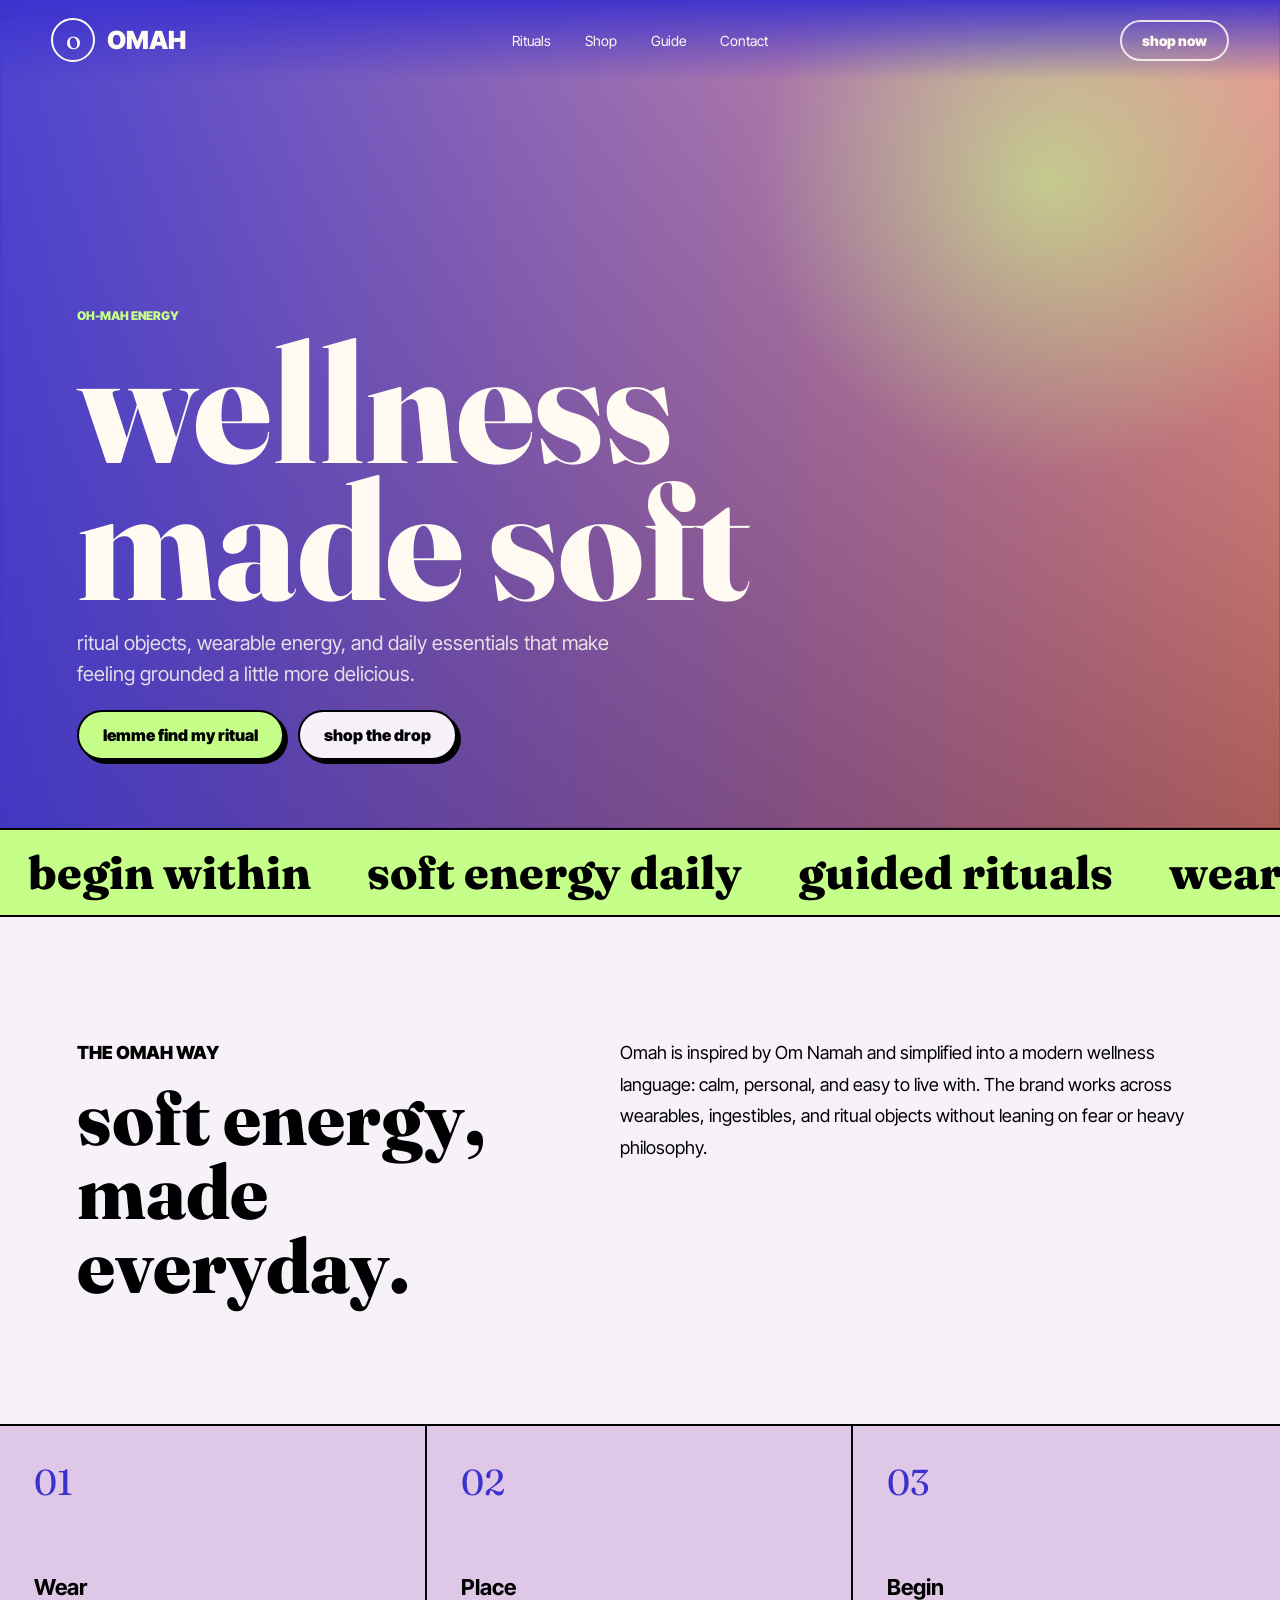
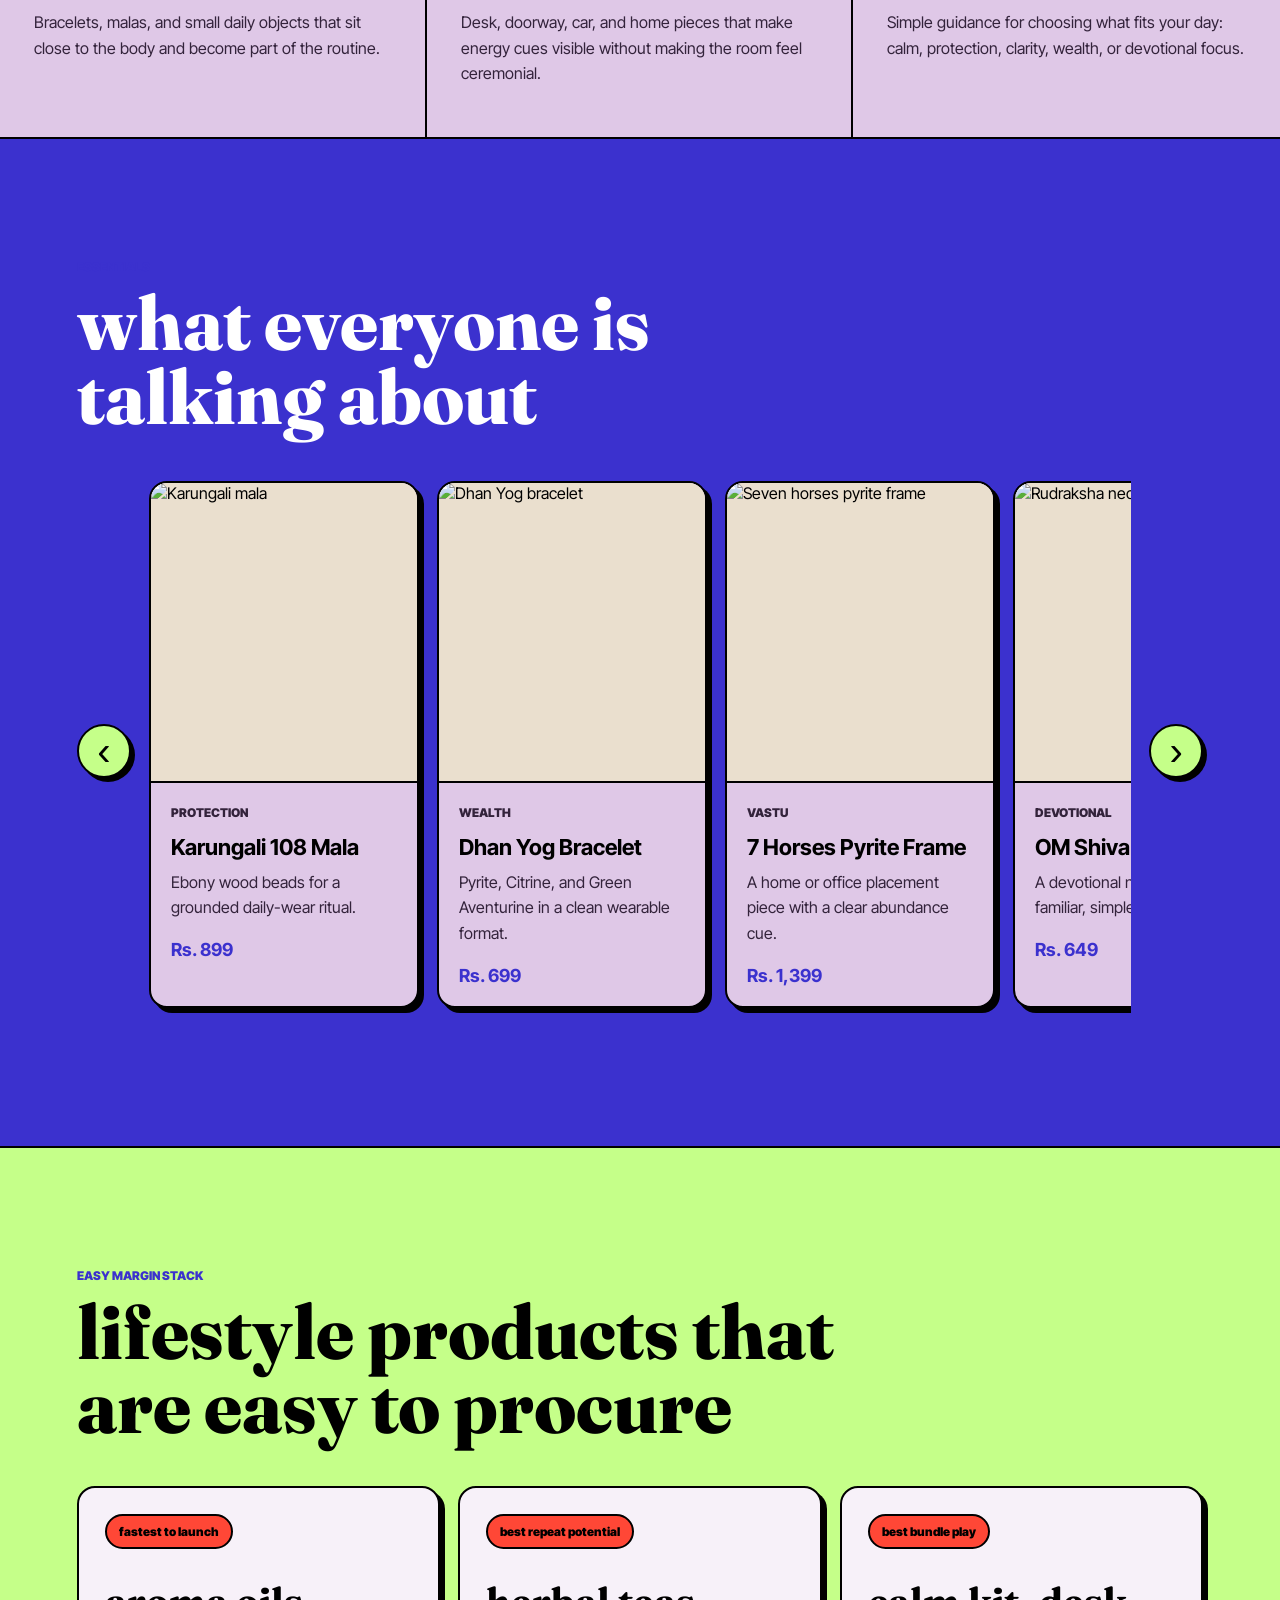
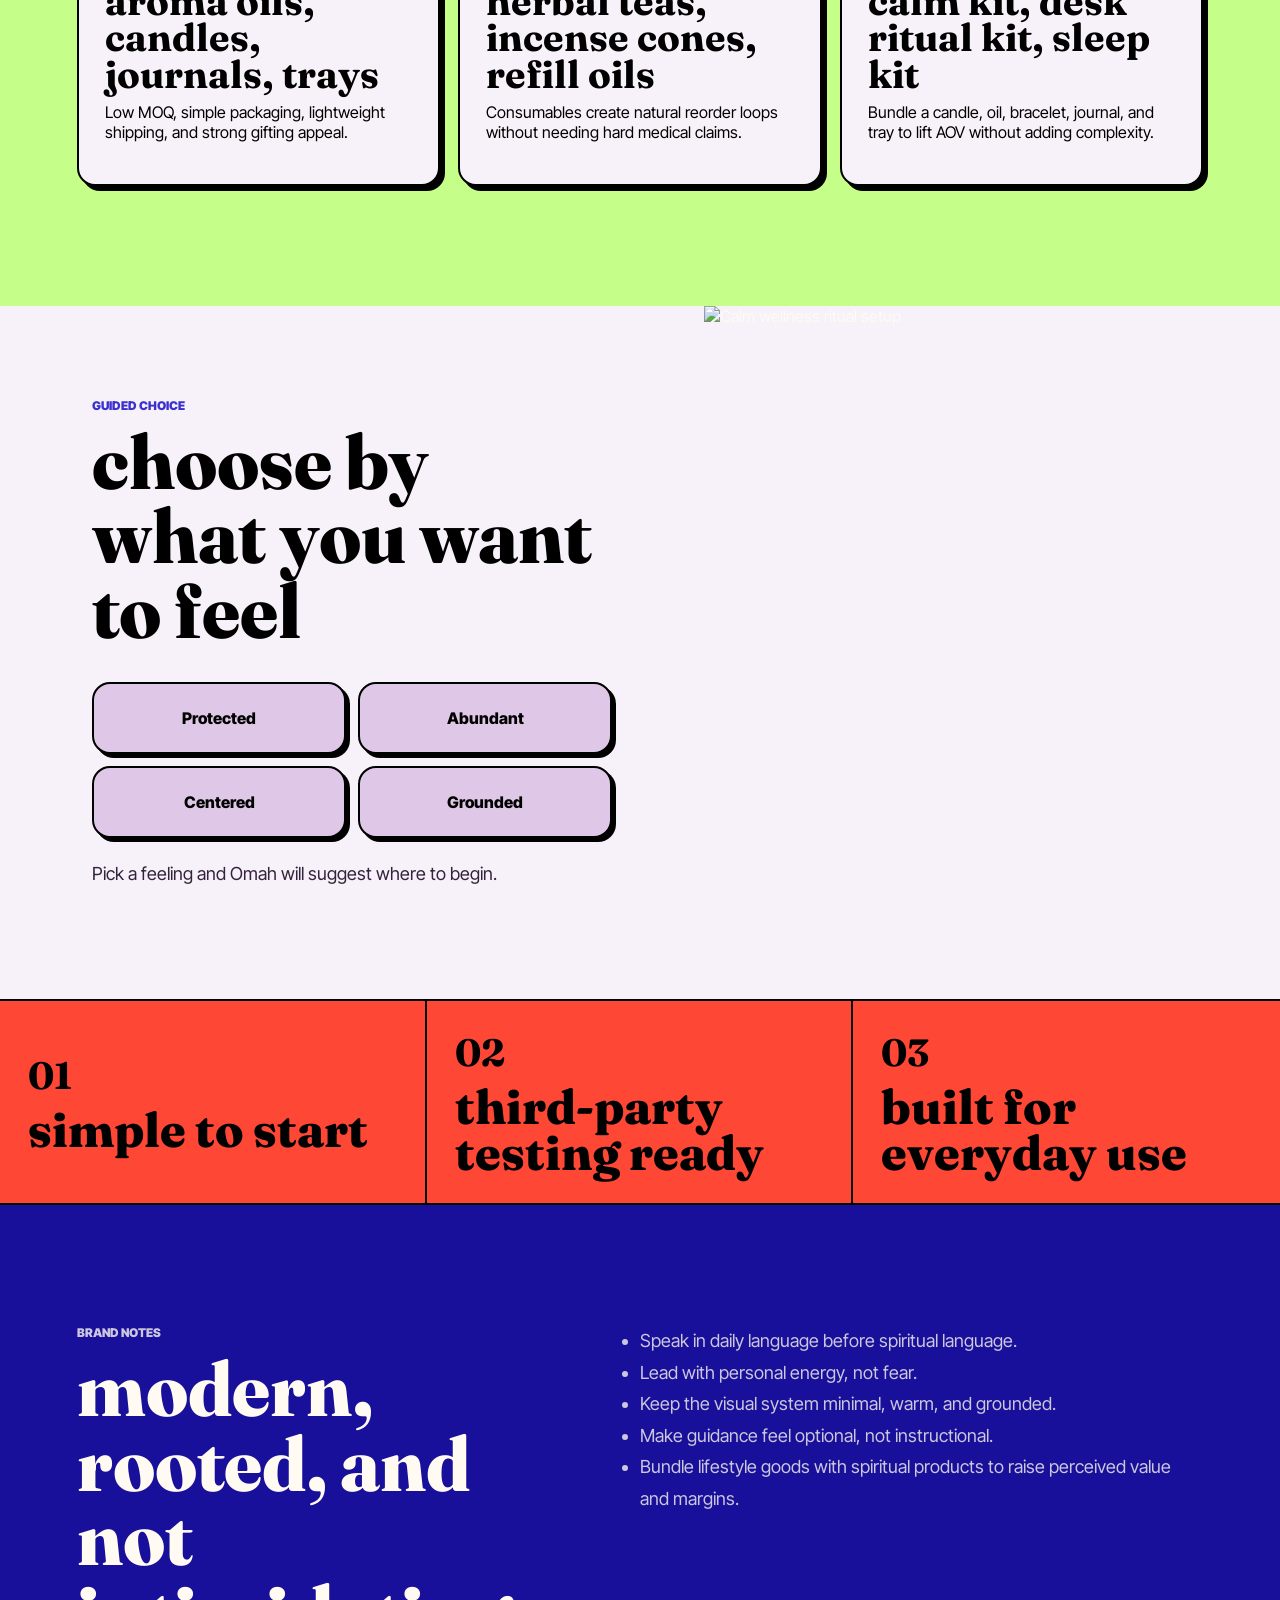
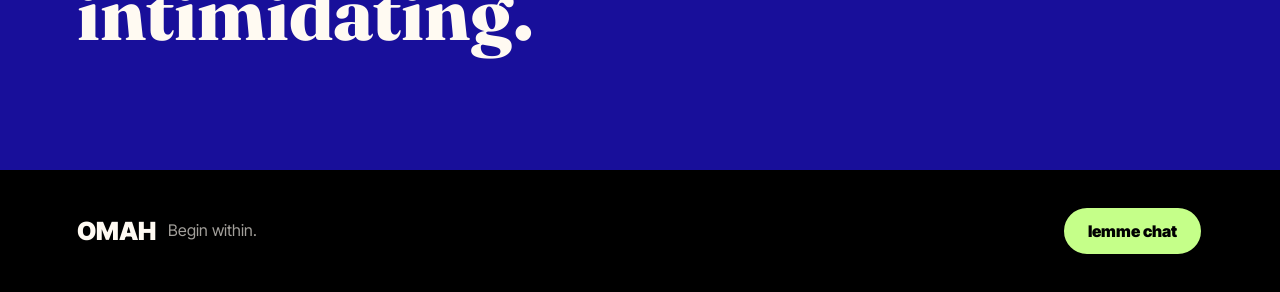
==== omah-website/index.html @ c35164d6 "Add editable Omah website source" ====
<!doctype html>
<html lang="en">
  <head>
    <meta charset="utf-8" />
    <meta name="viewport" content="width=device-width, initial-scale=1" />
    <title>Omah | Begin within</title>
    <meta
      name="description"
      content="Omah is a calm wellness and ritual brand for daily energy, protection, and self-connection."
    />
    <link rel="preconnect" href="https://images.unsplash.com" />
    <link rel="preconnect" href="https://fonts.googleapis.com" />
    <link rel="preconnect" href="https://fonts.gstatic.com" crossorigin />
    <link
      href="https://fonts.googleapis.com/css2?family=Fraunces:opsz,wght@9..144,600;9..144,800&family=Inter+Tight:wght@500;700;900&display=swap"
      rel="stylesheet"
    />
    <link rel="stylesheet" href="styles.css" />
  </head>
  <body>
    <header class="site-header">
      <a class="brand" href="#top" aria-label="Omah home">
        <span class="brand-mark">o</span>
        <span class="brand-name">OMAH</span>
      </a>
      <nav class="nav" aria-label="Primary navigation">
        <a href="#rituals">Rituals</a>
        <a href="#shop">Shop</a>
        <a href="#guide">Guide</a>
        <a href="#contact">Contact</a>
      </nav>
      <a class="header-cta" href="#shop">shop now</a>
    </header>

    <main id="top">
      <section class="hero">
        <div class="hero-media" aria-hidden="true">
          <img
            src="https://images.unsplash.com/photo-1515377905703-c4788e51af15?auto=format&fit=crop&w=1800&q=85"
            alt=""
          />
        </div>
        <div class="hero-content">
          <p class="kicker">oh-mah energy</p>
          <h1>wellness made soft</h1>
          <p class="hero-copy">
            ritual objects, wearable energy, and daily essentials that make feeling grounded a little more delicious.
          </p>
          <div class="hero-actions">
            <a class="button primary" href="#guide">lemme find my ritual</a>
            <a class="button secondary" href="#shop">shop the drop</a>
          </div>
        </div>
      </section>

      <div class="ticker" aria-label="Omah announcement">
        <div class="ticker-track">
          <span>begin within</span>
          <span>soft energy daily</span>
          <span>guided rituals</span>
          <span>wear it, place it, feel it</span>
          <span>begin within</span>
          <span>soft energy daily</span>
          <span>guided rituals</span>
          <span>wear it, place it, feel it</span>
        </div>
      </div>

      <section class="intro-band" id="rituals">
        <div>
          <p class="eyebrow">The Omah Way</p>
          <h2>soft energy, made everyday.</h2>
        </div>
        <p>
          Omah is inspired by Om Namah and simplified into a modern wellness language: calm, personal, and easy to live with.
          The brand works across wearables, ingestibles, and ritual objects without leaning on fear or heavy philosophy.
        </p>
      </section>

      <section class="ritual-grid" aria-label="Omah ritual pillars">
        <article>
          <span>01</span>
          <h3>Wear</h3>
          <p>Bracelets, malas, and small daily objects that sit close to the body and become part of the routine.</p>
        </article>
        <article>
          <span>02</span>
          <h3>Place</h3>
          <p>Desk, doorway, car, and home pieces that make energy cues visible without making the room feel ceremonial.</p>
        </article>
        <article>
          <span>03</span>
          <h3>Begin</h3>
          <p>Simple guidance for choosing what fits your day: calm, protection, clarity, wealth, or devotional focus.</p>
        </article>
      </section>

      <section class="shop-section" id="shop">
        <div class="section-heading">
          <p class="eyebrow">Essentials</p>
          <h2>what everyone is talking about</h2>
        </div>
        <div class="slider-shell">
          <button class="slider-button" type="button" data-slide="prev" aria-label="Previous product">‹</button>
          <div class="product-grid" id="productSlider">
          <article class="product-card" data-category="Protection">
            <img src="https://shubh-website.vercel.app/products/karungali-mala-108.jpg" alt="Karungali mala" />
            <div>
              <p class="product-type">Protection</p>
              <h3>Karungali 108 Mala</h3>
              <p>Ebony wood beads for a grounded daily-wear ritual.</p>
              <strong>Rs. 899</strong>
            </div>
          </article>
          <article class="product-card" data-category="Wealth">
            <img src="https://shubh-website.vercel.app/products/dhan-yog-bracelet.jpg" alt="Dhan Yog bracelet" />
            <div>
              <p class="product-type">Wealth</p>
              <h3>Dhan Yog Bracelet</h3>
              <p>Pyrite, Citrine, and Green Aventurine in a clean wearable format.</p>
              <strong>Rs. 699</strong>
            </div>
          </article>
          <article class="product-card" data-category="Vastu">
            <img src="https://shubh-website.vercel.app/products/seven-horses-pyrite-frame.jpg" alt="Seven horses pyrite frame" />
            <div>
              <p class="product-type">Vastu</p>
              <h3>7 Horses Pyrite Frame</h3>
              <p>A home or office placement piece with a clear abundance cue.</p>
              <strong>Rs. 1,399</strong>
            </div>
          </article>
          <article class="product-card" data-category="Devotional">
            <img src="https://shubh-website.vercel.app/products/om-shiva-trishool-rudraksha-necklace.jpg" alt="Rudraksha necklace" />
            <div>
              <p class="product-type">Devotional</p>
              <h3>OM Shiva Rudraksha</h3>
              <p>A devotional necklace with a familiar, simple wearing ritual.</p>
              <strong>Rs. 649</strong>
            </div>
          </article>
          <article class="product-card" data-category="Protection">
            <img src="https://shubh-website.vercel.app/products/evil-eye-bracelet.jpg" alt="Evil eye bracelet" />
            <div>
              <p class="product-type">Daily Shield</p>
              <h3>Evil Eye Bracelet</h3>
              <p>A low-lift protection cue for gifting, stacking, and daily wear.</p>
              <strong>Rs. 299</strong>
            </div>
          </article>
          <article class="product-card" data-category="Stone">
            <img src="https://shubh-website.vercel.app/products/raw-pyrite-bracelet.jpg" alt="Raw pyrite bracelet" />
            <div>
              <p class="product-type">Energy</p>
              <h3>Raw Pyrite Bracelet</h3>
              <p>Textured stone energy for your workday and money intention.</p>
              <strong>Rs. 699</strong>
            </div>
          </article>
          <article class="product-card" data-category="Lifestyle">
            <img src="https://images.unsplash.com/photo-1608571423902-eed4a5ad8108?auto=format&fit=crop&w=900&q=80" alt="Aromatherapy diffuser and essential oil bottle" />
            <div>
              <p class="product-type">Room Ritual</p>
              <h3>Mini Aroma Diffuser</h3>
              <p>USB diffuser for desk, bedside, salon, and gifting bundles.</p>
              <strong>Rs. 799</strong>
            </div>
          </article>
          <article class="product-card" data-category="Lifestyle">
            <img src="https://images.unsplash.com/photo-1608571423902-eed4a5ad8108?auto=format&fit=crop&w=900&q=80" alt="Essential oils and botanical ingredients" />
            <div>
              <p class="product-type">Scent</p>
              <h3>Essential Oil Blends</h3>
              <p>Lavender, rose, lemongrass, and sandalwood-style blends for daily mood rituals.</p>
              <strong>Rs. 349</strong>
            </div>
          </article>
          <article class="product-card" data-category="Lifestyle">
            <img src="https://images.unsplash.com/photo-1603006905003-be475563bc59?auto=format&fit=crop&w=900&q=80" alt="Scented candle on a calm table" />
            <div>
              <p class="product-type">Glow</p>
              <h3>Intention Candles</h3>
              <p>Small-batch scented candles for calm, focus, protection, and gifting.</p>
              <strong>Rs. 499</strong>
            </div>
          </article>
          <article class="product-card" data-category="Lifestyle">
            <img src="https://images.unsplash.com/photo-1514432324607-a09d9b4aefdd?auto=format&fit=crop&w=900&q=80" alt="Herbal tea cup" />
            <div>
              <p class="product-type">Sip</p>
              <h3>Herbal Tea Rituals</h3>
              <p>Chamomile, tulsi, rose, and blue-pea blends built for subscriptions.</p>
              <strong>Rs. 399</strong>
            </div>
          </article>
          <article class="product-card" data-category="Lifestyle">
            <img src="https://images.unsplash.com/photo-1598300042247-d088f8ab3a91?auto=format&fit=crop&w=900&q=80" alt="Ceramic cup and tray" />
            <div>
              <p class="product-type">Home</p>
              <h3>Ritual Trays</h3>
              <p>Minimal ceramic or wooden catch-all trays for crystals, candles, and bedside routines.</p>
              <strong>Rs. 699</strong>
            </div>
          </article>
          <article class="product-card" data-category="Lifestyle">
            <img src="https://images.unsplash.com/photo-1601925260368-ae2f83cf8b7f?auto=format&fit=crop&w=900&q=80" alt="Yoga mat and wellness setup" />
            <div>
              <p class="product-type">Move</p>
              <h3>Soft Yoga Straps</h3>
              <p>Low-weight movement accessory with strong wellness positioning and easy shipping.</p>
              <strong>Rs. 449</strong>
            </div>
          </article>
          <article class="product-card" data-category="Lifestyle">
            <img src="https://images.unsplash.com/photo-1600428877878-1a0fd85beda9?auto=format&fit=crop&w=900&q=80" alt="Notebook and pen on a desk" />
            <div>
              <p class="product-type">Journal</p>
              <h3>Energy Journal</h3>
              <p>Prompt-led daily journal for gratitude, mood tracking, and ritual notes.</p>
              <strong>Rs. 349</strong>
            </div>
          </article>
          <article class="product-card" data-category="Lifestyle">
            <img src="https://images.unsplash.com/photo-1556228578-8c89e6adf883?auto=format&fit=crop&w=900&q=80" alt="Skincare lip balm and self care products" />
            <div>
              <p class="product-type">Care</p>
              <h3>Lip & Pulse Balm</h3>
              <p>Small self-care tin for lips, pulse points, and handbag-friendly gifting.</p>
              <strong>Rs. 249</strong>
            </div>
          </article>
          </div>
          <button class="slider-button" type="button" data-slide="next" aria-label="Next product">›</button>
        </div>
      </section>

      <section class="margin-section" id="margins">
        <div class="section-heading">
          <p class="eyebrow">Easy Margin Stack</p>
          <h2>lifestyle products that are easy to procure</h2>
        </div>
        <div class="margin-grid">
          <article>
            <span>fastest to launch</span>
            <h3>Aroma oils, candles, journals, trays</h3>
            <p>Low MOQ, simple packaging, lightweight shipping, and strong gifting appeal.</p>
          </article>
          <article>
            <span>best repeat potential</span>
            <h3>Herbal teas, incense cones, refill oils</h3>
            <p>Consumables create natural reorder loops without needing hard medical claims.</p>
          </article>
          <article>
            <span>best bundle play</span>
            <h3>Calm kit, desk ritual kit, sleep kit</h3>
            <p>Bundle a candle, oil, bracelet, journal, and tray to lift AOV without adding complexity.</p>
          </article>
        </div>
      </section>

      <section class="guide-section" id="guide">
        <div class="guide-panel">
          <p class="eyebrow">Guided Choice</p>
          <h2>choose by what you want to feel</h2>
          <div class="choice-list" role="list">
            <button data-result="Start with Karungali or Evil Eye pieces for a quiet protection routine.">Protected</button>
            <button data-result="Start with Pyrite, Citrine, or Dhan Yog pieces for work and money intention.">Abundant</button>
            <button data-result="Start with Rudraksha or a simple mala for devotional steadiness.">Centered</button>
            <button data-result="Start with a desk or room object that quietly changes your space.">Grounded</button>
          </div>
          <p class="guide-result" id="guideResult">Pick a feeling and Omah will suggest where to begin.</p>
        </div>
        <div class="guide-image">
          <img
            src="https://images.unsplash.com/photo-1506126613408-eca07ce68773?auto=format&fit=crop&w=1200&q=85"
            alt="Calm wellness ritual setup"
          />
        </div>
      </section>

      <section class="proof-row" aria-label="Omah benefits">
        <article>
          <strong>01</strong>
          <span>simple to start</span>
        </article>
        <article>
          <strong>02</strong>
          <span>third-party testing ready</span>
        </article>
        <article>
          <strong>03</strong>
          <span>built for everyday use</span>
        </article>
      </section>

      <section class="trust-section">
        <div>
          <p class="eyebrow">Brand Notes</p>
          <h2>modern, rooted, and not intimidating.</h2>
        </div>
        <ul>
          <li>Speak in daily language before spiritual language.</li>
          <li>Lead with personal energy, not fear.</li>
          <li>Keep the visual system minimal, warm, and grounded.</li>
          <li>Make guidance feel optional, not instructional.</li>
          <li>Bundle lifestyle goods with spiritual products to raise perceived value and margins.</li>
        </ul>
      </section>
    </main>

    <footer class="footer" id="contact">
      <div>
        <span class="brand-name">OMAH</span>
        <p>Begin within.</p>
      </div>
      <a class="button primary" href="https://wa.me/" target="_blank" rel="noreferrer">lemme chat</a>
    </footer>

    <script src="script.js"></script>
  </body>
</html>
---- omah-website/styles.css ----
:root {
  --ink: #000;
  --muted: #33233b;
  --paper: #f7f1f9;
  --paper-strong: #dfc8e7;
  --line: #000;
  --blue: #3b31ce;
  --lime: #c5ff89;
  --coral: #ff4736;
  --deep: #180f9a;
  --radius: 18px;
}

* {
  box-sizing: border-box;
}

html {
  scroll-behavior: smooth;
}

body {
  margin: 0;
  font-family: "Inter Tight", Inter, ui-sans-serif, system-ui, -apple-system, BlinkMacSystemFont, "Segoe UI", sans-serif;
  color: var(--ink);
  background: var(--paper);
  overflow-x: hidden;
}

img {
  display: block;
  width: 100%;
  height: 100%;
  object-fit: cover;
}

a {
  color: inherit;
  text-decoration: none;
}

.site-header {
  position: fixed;
  z-index: 10;
  top: 0;
  left: 0;
  right: 0;
  display: grid;
  grid-template-columns: 1fr auto 1fr;
  align-items: center;
  gap: 24px;
  padding: 18px clamp(18px, 4vw, 56px);
  color: #fffaf2;
  background: linear-gradient(180deg, rgba(59, 49, 206, 0.94), rgba(59, 49, 206, 0));
}

.brand,
.footer > div {
  display: inline-flex;
  align-items: center;
  gap: 12px;
}

.brand-mark {
  display: grid;
  width: 44px;
  height: 44px;
  place-items: center;
  border: 2px solid currentColor;
  border-radius: 50%;
  font-family: "Fraunces", Georgia, serif;
  font-size: 26px;
  line-height: 1;
}

.brand-name {
  font-family: "Inter Tight", Inter, sans-serif;
  font-size: 25px;
  font-weight: 900;
  letter-spacing: 0;
}

.nav {
  display: flex;
  gap: clamp(14px, 3vw, 34px);
  font-size: 14px;
}

.header-cta {
  justify-self: end;
  border: 2px solid rgba(255, 250, 242, 0.85);
  border-radius: 999px;
  padding: 10px 20px;
  font-size: 14px;
  font-weight: 900;
  text-transform: lowercase;
}

.hero {
  min-height: 92vh;
  position: relative;
  display: grid;
  align-items: end;
  padding: 130px clamp(18px, 6vw, 84px) 68px;
  color: #fffaf2;
  overflow: hidden;
}

.hero-media {
  position: absolute;
  inset: 0;
  z-index: -2;
}

.hero-media::after {
  content: "";
  position: absolute;
  inset: 0;
  background:
    radial-gradient(circle at 82% 22%, rgba(197, 255, 137, 0.58), transparent 24%),
    linear-gradient(90deg, rgba(59, 49, 206, 0.88), rgba(255, 71, 54, 0.42)),
    linear-gradient(0deg, rgba(0, 0, 0, 0.56), rgba(0, 0, 0, 0.1));
}

.hero-content {
  width: 100%;
  max-width: 790px;
}

.kicker,
.eyebrow,
.product-type {
  margin: 0 0 12px;
  color: var(--blue);
  font-size: 12px;
  font-weight: 900;
  letter-spacing: 0;
  text-transform: uppercase;
}

.hero .kicker {
  color: var(--lime);
}

h1,
h2,
h3,
p {
  margin-top: 0;
}

h1,
h2 {
  font-family: "Fraunces", Georgia, "Times New Roman", serif;
  font-weight: 800;
  letter-spacing: 0;
  text-transform: lowercase;
}

h1 {
  margin-bottom: 20px;
  max-width: 980px;
  font-size: clamp(66px, 13vw, 168px);
  line-height: 0.82;
}

h2 {
  margin-bottom: 0;
  font-size: clamp(34px, 6vw, 76px);
  line-height: 0.98;
}

h3 {
  margin-bottom: 10px;
  font-size: 22px;
}

.hero-copy {
  max-width: 590px;
  color: rgba(255, 250, 242, 0.84);
  font-size: 20px;
  line-height: 1.55;
}

.hero-actions,
.footer {
  display: flex;
  align-items: center;
  gap: 14px;
  flex-wrap: wrap;
}

.button {
  display: inline-flex;
  align-items: center;
  justify-content: center;
  min-height: 46px;
  border: 2px solid var(--ink);
  border-radius: 999px;
  padding: 13px 24px;
  font-weight: 900;
  text-transform: lowercase;
  box-shadow: 4px 4px 0 var(--ink);
  transition: transform 160ms ease, box-shadow 160ms ease;
}

.button:hover,
.slider-button:hover,
.choice-list button:hover {
  transform: translate(2px, 2px);
  box-shadow: 2px 2px 0 var(--ink);
}

.button.primary {
  color: var(--ink);
  background: var(--lime);
}

.button.secondary {
  color: var(--ink);
  background: var(--paper);
}

.ticker {
  overflow: hidden;
  border-block: 2px solid var(--ink);
  background: var(--lime);
}

.ticker-track {
  display: flex;
  width: max-content;
  animation: ticker 24s linear infinite;
}

.ticker span {
  padding: 14px 28px;
  color: var(--ink);
  font-size: clamp(22px, 4vw, 46px);
  font-family: "Fraunces", Georgia, serif;
  font-weight: 800;
  white-space: nowrap;
  text-transform: lowercase;
}

@keyframes ticker {
  from {
    transform: translateX(0);
  }
  to {
    transform: translateX(-50%);
  }
}

.intro-band,
.trust-section {
  display: grid;
  grid-template-columns: minmax(0, 0.8fr) minmax(0, 1fr);
  gap: clamp(28px, 6vw, 90px);
  align-items: start;
  padding: clamp(64px, 10vw, 120px) clamp(18px, 6vw, 84px);
  background: var(--paper);
}

.intro-band p,
.trust-section li {
  color: var(--ink);
  font-size: 18px;
  line-height: 1.75;
}

.ritual-grid {
  display: grid;
  grid-template-columns: repeat(3, 1fr);
  border-top: 2px solid var(--line);
  border-bottom: 2px solid var(--line);
}

.ritual-grid article {
  min-height: 290px;
  padding: 34px;
  border-right: 2px solid var(--line);
  background: var(--paper-strong);
}

.ritual-grid article:last-child {
  border-right: 0;
}

.ritual-grid span {
  display: block;
  margin-bottom: 70px;
  color: var(--blue);
  font-family: "Fraunces", Georgia, serif;
  font-size: 36px;
}

.ritual-grid p,
.product-card p,
.guide-result,
.footer p {
  color: var(--muted);
  line-height: 1.6;
}

.shop-section {
  padding: clamp(64px, 10vw, 120px) clamp(18px, 6vw, 84px);
  background: var(--blue);
  color: #fff;
}

.section-heading {
  max-width: 820px;
  margin-bottom: 42px;
}

.slider-shell {
  display: grid;
  grid-template-columns: auto minmax(0, 1fr) auto;
  align-items: center;
  gap: 18px;
}

.product-grid {
  display: grid;
  grid-auto-flow: column;
  grid-auto-columns: minmax(270px, 24%);
  gap: 18px;
  overflow-x: auto;
  scroll-snap-type: x mandatory;
  scrollbar-width: none;
  padding: 4px 4px 18px;
}

.margin-section {
  padding: clamp(64px, 10vw, 120px) clamp(18px, 6vw, 84px);
  background: var(--lime);
  border-top: 2px solid var(--ink);
}

.margin-grid {
  display: grid;
  grid-template-columns: repeat(3, 1fr);
  gap: 18px;
}

.margin-grid article {
  min-height: 270px;
  padding: 26px;
  border: 2px solid var(--ink);
  border-radius: var(--radius);
  background: var(--paper);
  box-shadow: 5px 5px 0 var(--ink);
}

.margin-grid span {
  display: inline-flex;
  margin-bottom: 34px;
  border: 2px solid var(--ink);
  border-radius: 999px;
  padding: 8px 12px;
  color: var(--ink);
  background: var(--coral);
  font-size: 12px;
  font-weight: 900;
  text-transform: lowercase;
}

.margin-grid h3 {
  font-family: "Fraunces", Georgia, serif;
  font-size: clamp(28px, 3vw, 42px);
  line-height: 0.95;
  text-transform: lowercase;
}

.product-grid::-webkit-scrollbar {
  display: none;
}

.product-card {
  overflow: hidden;
  scroll-snap-align: start;
  border: 2px solid var(--ink);
  border-radius: var(--radius);
  background: var(--paper-strong);
  color: var(--ink);
  box-shadow: 5px 5px 0 var(--ink);
}

.product-card img {
  height: 300px;
  background: #eadfce;
  border-bottom: 2px solid var(--ink);
}

.product-card div {
  padding: 20px;
}

.product-card strong {
  display: block;
  margin-top: 18px;
  color: var(--blue);
  font-size: 18px;
}

.slider-button {
  display: grid;
  width: 54px;
  height: 54px;
  place-items: center;
  cursor: pointer;
  border: 2px solid var(--ink);
  border-radius: 50%;
  color: var(--ink);
  background: var(--lime);
  box-shadow: 4px 4px 0 var(--ink);
  font-size: 40px;
  line-height: 1;
}

.guide-section {
  display: grid;
  grid-template-columns: minmax(0, 1.1fr) minmax(320px, 0.9fr);
  min-height: 680px;
  background: var(--paper);
  color: #fffaf2;
}

.guide-panel {
  align-self: center;
  padding: clamp(48px, 8vw, 92px);
  color: var(--ink);
}

.choice-list {
  display: grid;
  grid-template-columns: repeat(2, 1fr);
  gap: 12px;
  margin: 34px 0 22px;
}

.choice-list button {
  min-height: 72px;
  cursor: pointer;
  border: 2px solid var(--ink);
  border-radius: var(--radius);
  color: var(--ink);
  background: var(--paper-strong);
  font: inherit;
  font-weight: 800;
  box-shadow: 4px 4px 0 var(--ink);
}

.choice-list button.is-active {
  border-color: var(--ink);
  background: var(--lime);
}

.guide-result {
  max-width: 560px;
  color: var(--muted);
  font-size: 18px;
}

.guide-image {
  min-height: 420px;
}

.proof-row {
  display: grid;
  grid-template-columns: repeat(3, 1fr);
  border-block: 2px solid var(--ink);
  background: var(--coral);
}

.proof-row article {
  display: grid;
  gap: 8px;
  min-height: 170px;
  align-content: center;
  padding: 28px;
  border-right: 2px solid var(--ink);
  color: var(--ink);
}

.proof-row article:last-child {
  border-right: 0;
}

.proof-row strong {
  font-family: "Fraunces", Georgia, serif;
  font-size: 38px;
}

.proof-row span {
  font-size: clamp(24px, 4vw, 48px);
  font-family: "Fraunces", Georgia, serif;
  font-weight: 800;
  line-height: 0.95;
  text-transform: lowercase;
}

.trust-section {
  background: var(--deep);
  color: #fffaf2;
}

.trust-section .eyebrow,
.trust-section li {
  color: rgba(255, 250, 242, 0.78);
}

.trust-section ul {
  margin: 0;
  padding-left: 20px;
}

.footer {
  justify-content: space-between;
  padding: 36px clamp(18px, 6vw, 84px);
  color: #fffaf2;
  background: var(--ink);
}

.footer p {
  margin: 0;
  color: rgba(255, 250, 242, 0.64);
}

@media (max-width: 920px) {
  .site-header {
    grid-template-columns: 1fr auto;
  }

  .nav {
    display: none;
  }

  .intro-band,
  .trust-section,
  .guide-section {
    grid-template-columns: 1fr;
  }

  .ritual-grid,
  .proof-row,
  .margin-grid {
    grid-template-columns: 1fr;
  }

  .product-grid {
    grid-auto-columns: minmax(250px, 78%);
  }

  .ritual-grid article {
    min-height: auto;
    border-right: 0;
    border-bottom: 2px solid var(--line);
  }

  .ritual-grid span {
    margin-bottom: 28px;
  }

  .proof-row article {
    border-right: 0;
    border-bottom: 2px solid var(--ink);
  }

  .proof-row article:last-child {
    border-bottom: 0;
  }
}

@media (max-width: 560px) {
  .site-header {
    padding: 14px 16px;
  }

  .header-cta {
    display: none;
  }

  .hero {
    min-height: 88vh;
    padding: 110px 18px 46px;
  }

  h1 {
    font-size: clamp(56px, 18vw, 76px);
  }

  .hero-copy {
    max-width: 100%;
    font-size: 17px;
  }

  .hero-actions {
    display: grid;
    grid-template-columns: 1fr;
    gap: 12px;
    width: 100%;
  }

  .hero-actions .button {
    width: 100%;
  }

  .choice-list,
  .slider-shell {
    grid-template-columns: 1fr;
  }

  .slider-button {
    display: none;
  }
}
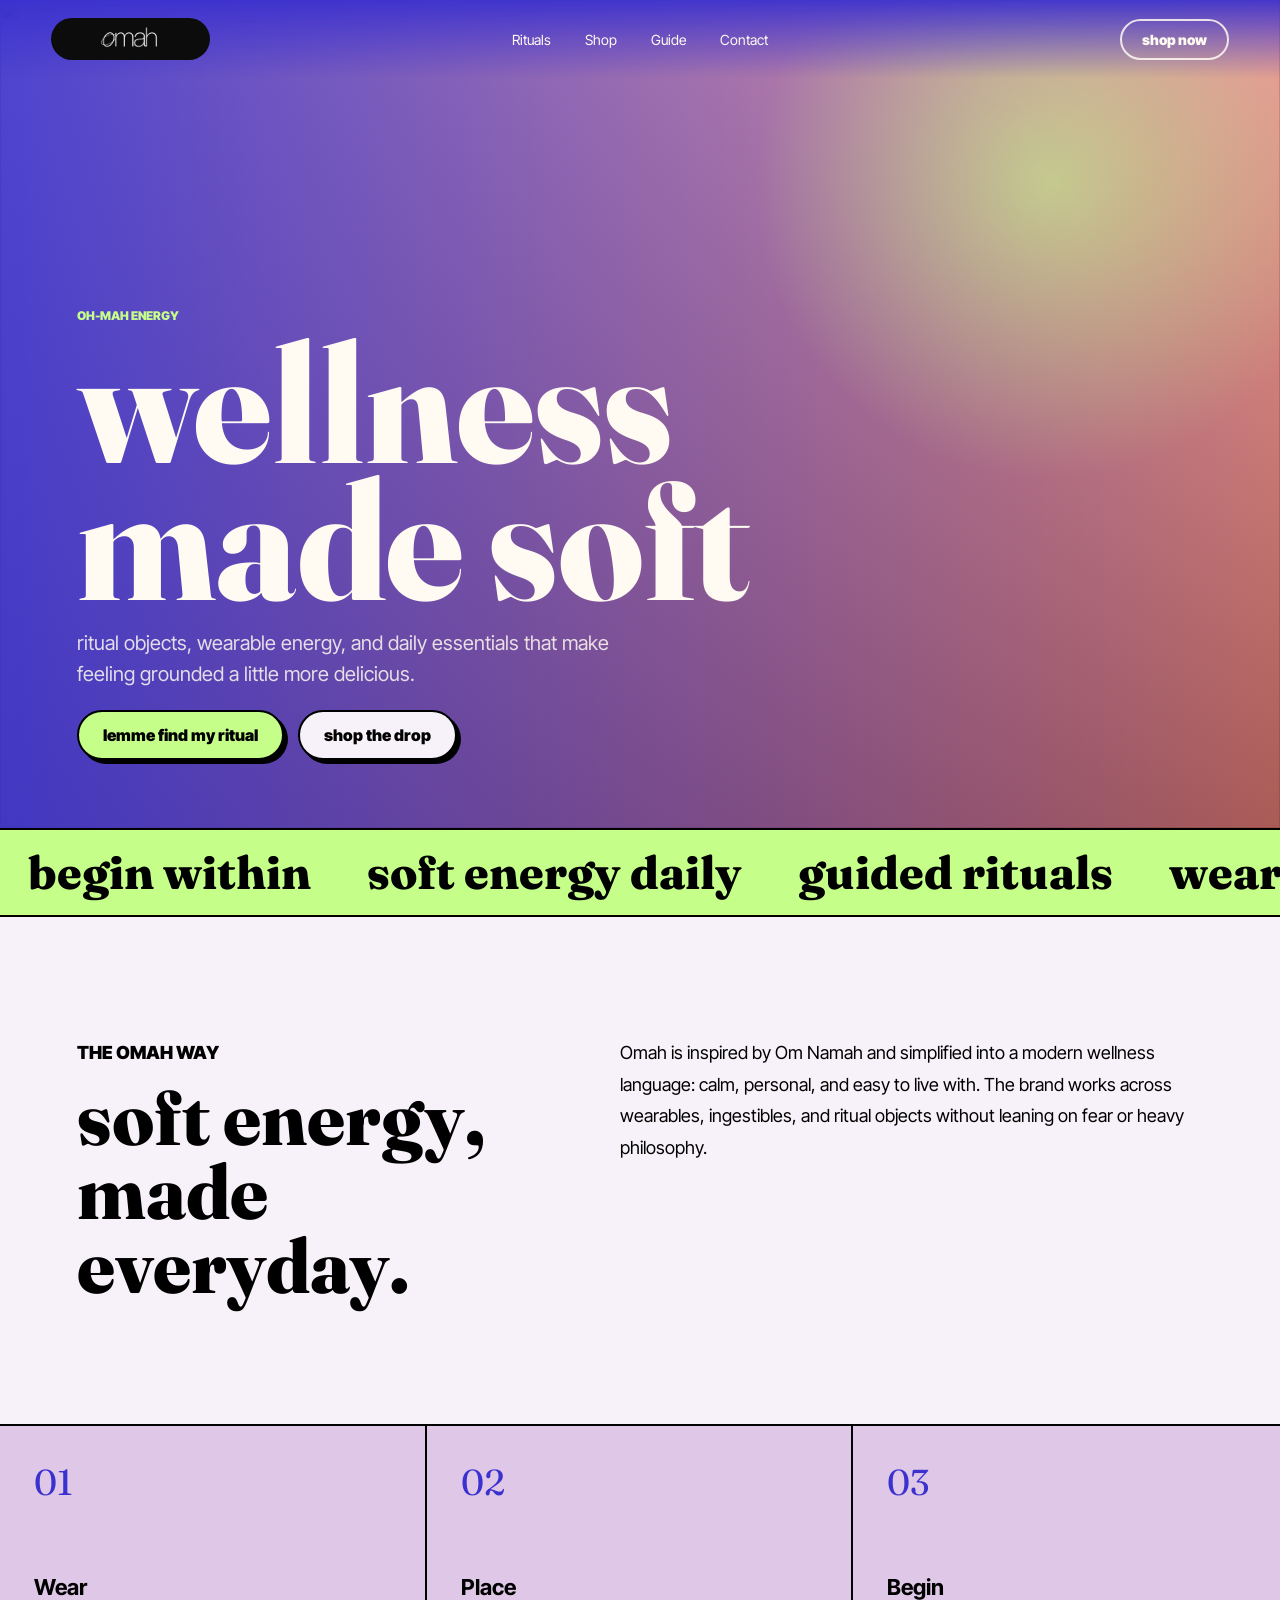
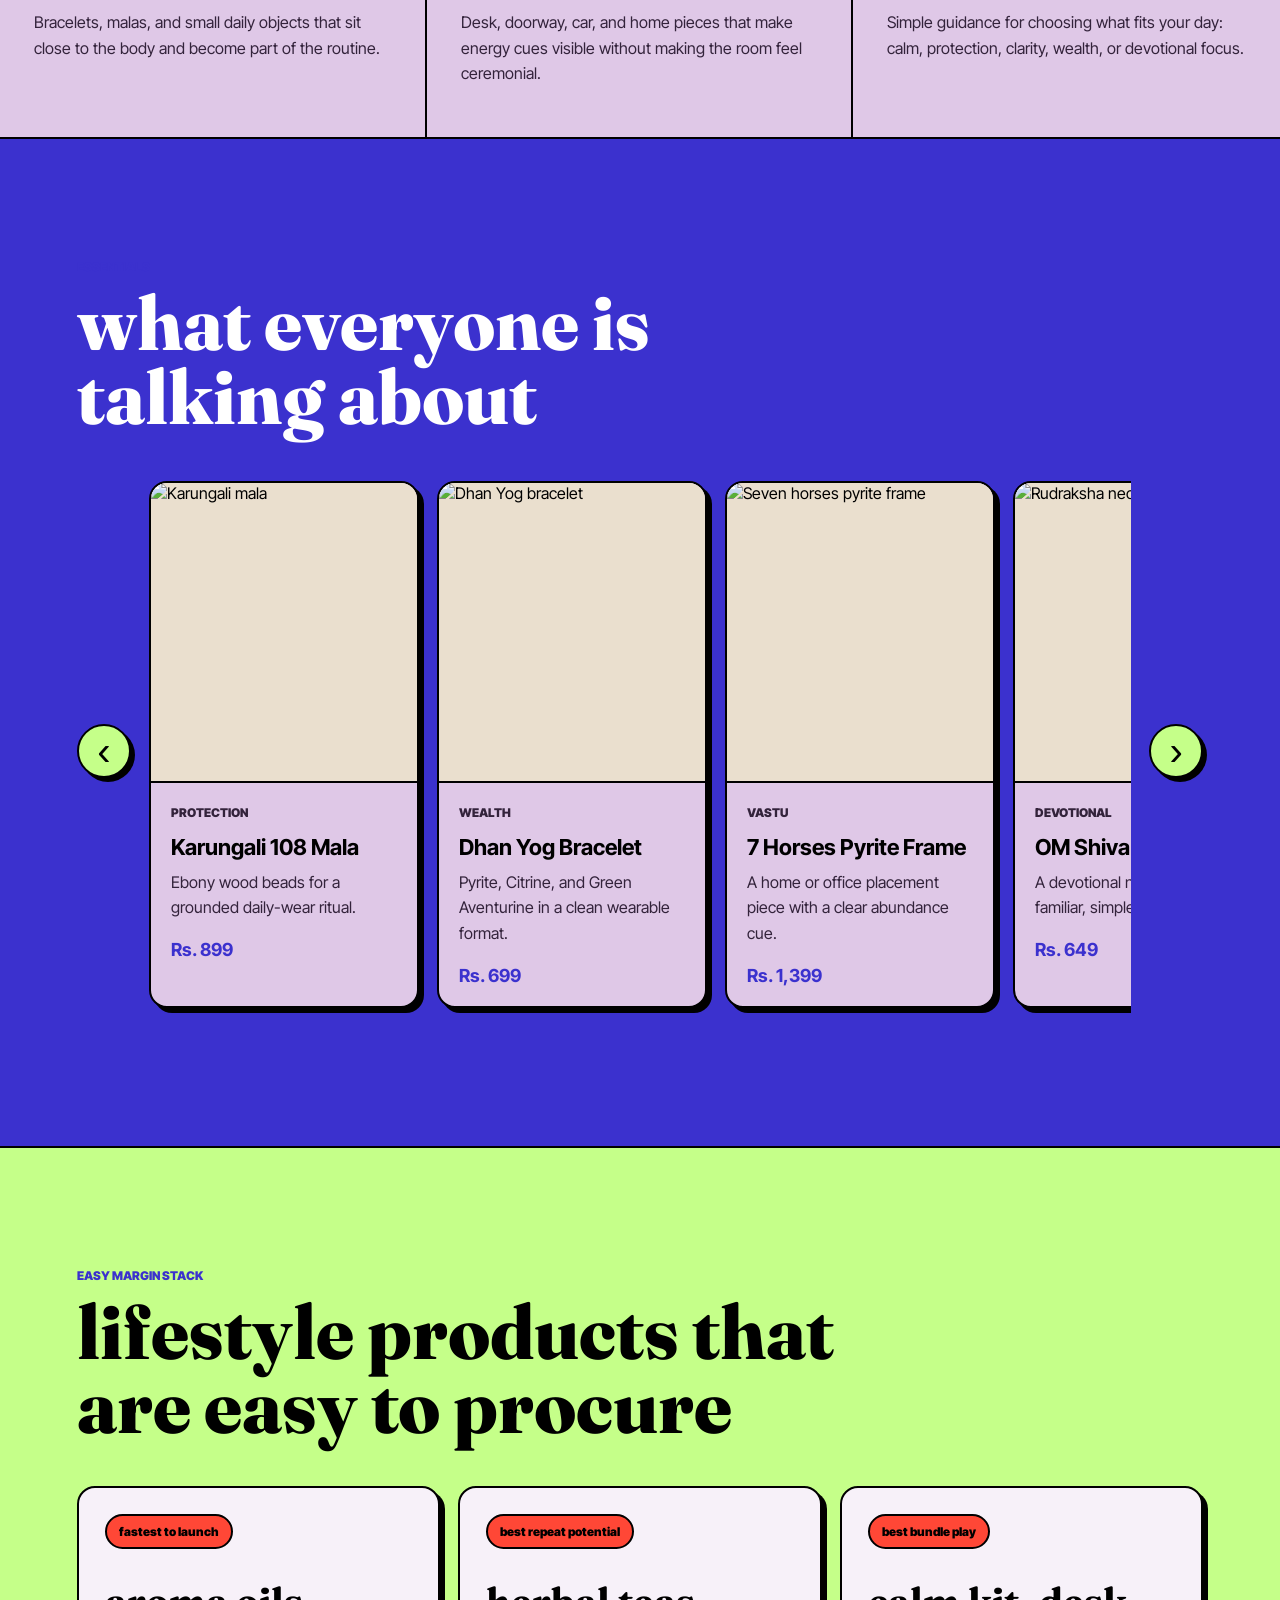
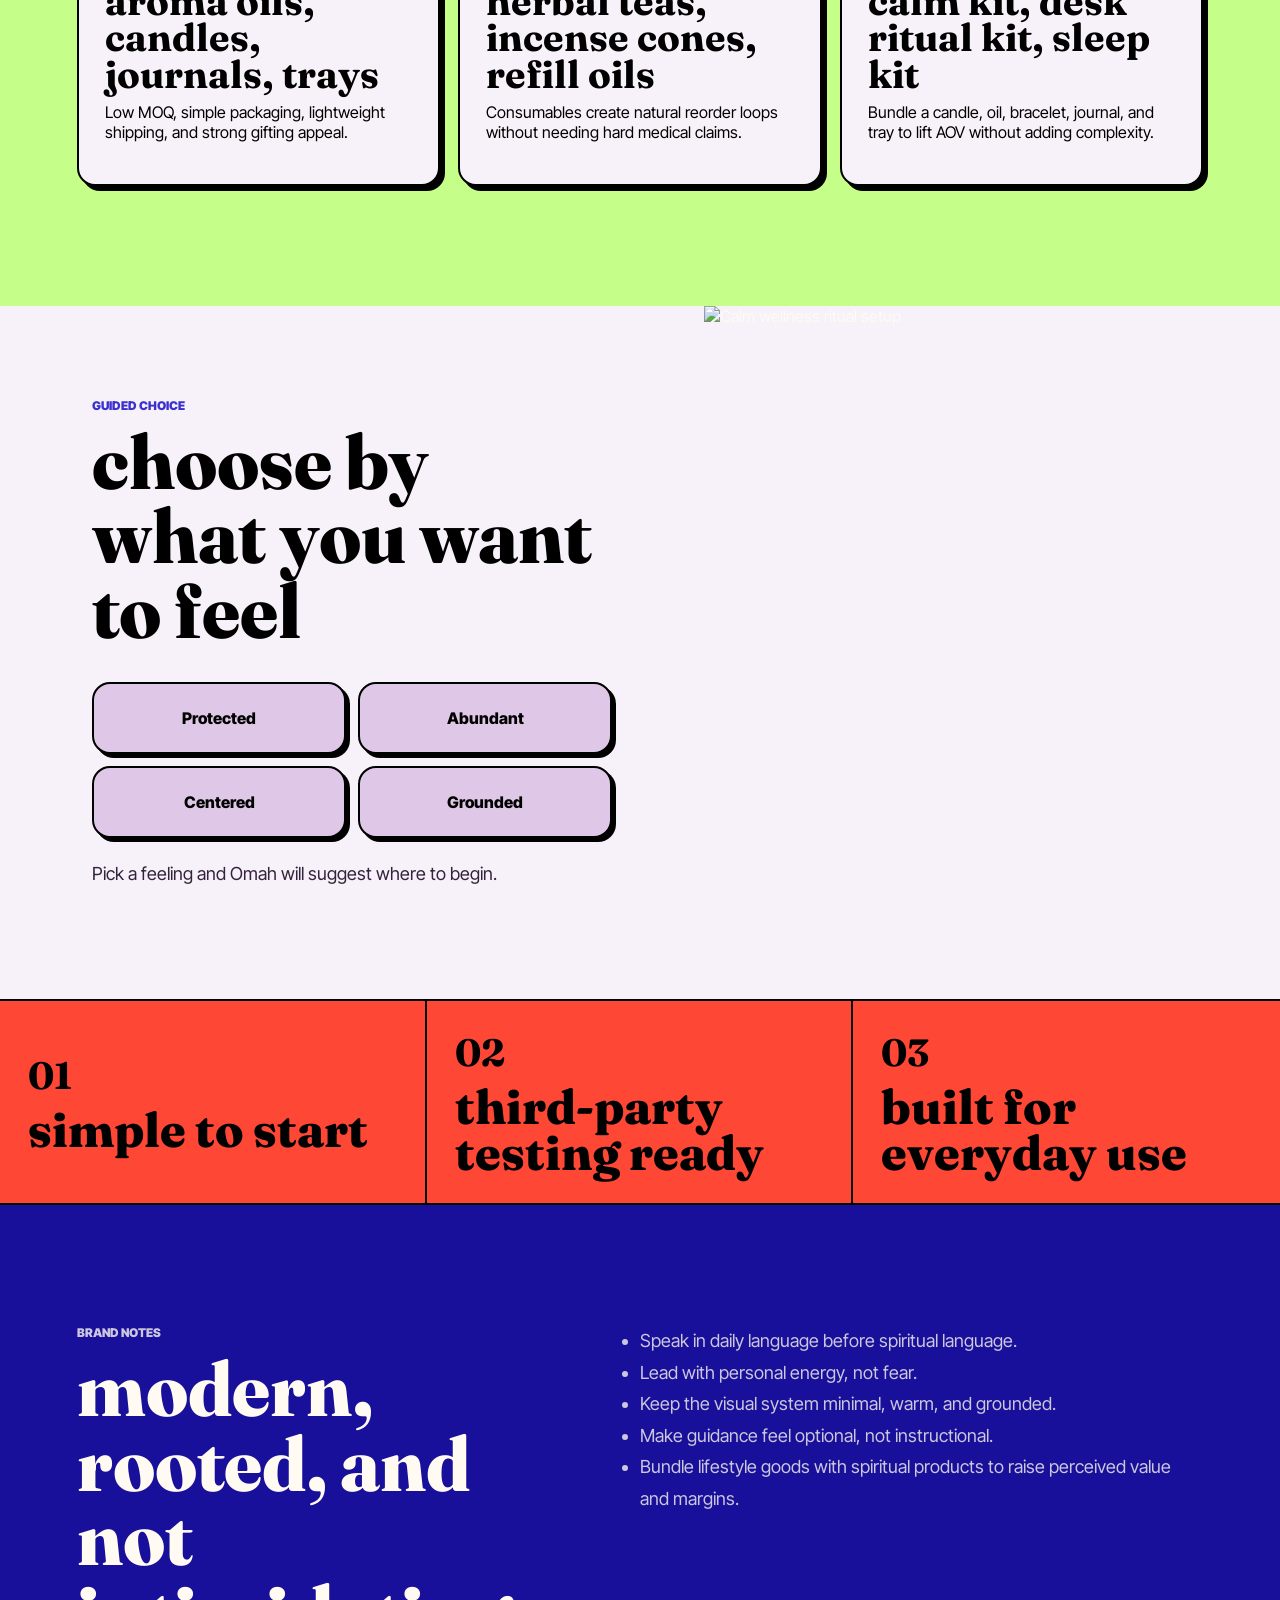
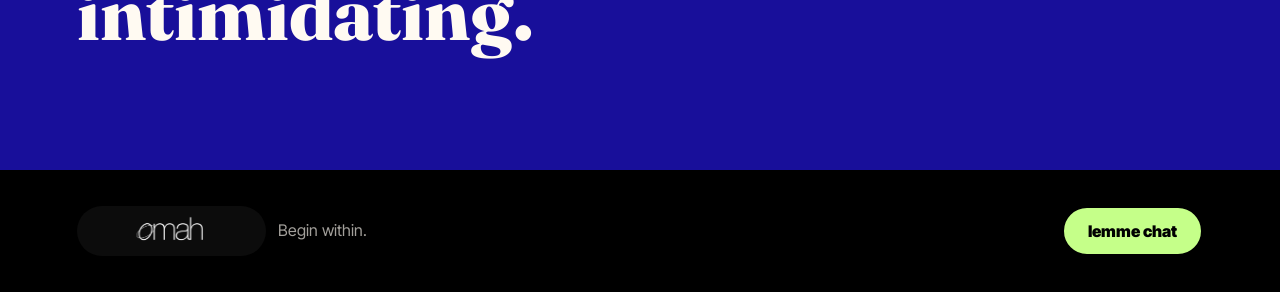
==== commit f8c04c3b: "Embed orbit Omah logo" ====
--- a/omah-website/index.html
+++ b/omah-website/index.html
@@ -20,8 +20,7 @@
   <body>
     <header class="site-header">
       <a class="brand" href="#top" aria-label="Omah home">
-        <span class="brand-mark">o</span>
-        <span class="brand-name">OMAH</span>
+        <img class="brand-logo" src="assets/brand/omah-logo-orbit.jpeg" alt="Omah" />
       </a>
       <nav class="nav" aria-label="Primary navigation">
         <a href="#rituals">Rituals</a>
@@ -310,7 +309,7 @@
 
     <footer class="footer" id="contact">
       <div>
-        <span class="brand-name">OMAH</span>
+        <img class="footer-logo" src="assets/brand/omah-logo-orbit.jpeg" alt="Omah" />
         <p>Begin within.</p>
       </div>
       <a class="button primary" href="https://wa.me/" target="_blank" rel="noreferrer">lemme chat</a>
--- a/omah-website/styles.css
+++ b/omah-website/styles.css
@@ -61,23 +61,19 @@
   gap: 12px;
 }
 
-.brand-mark {
-  display: grid;
-  width: 44px;
-  height: 44px;
-  place-items: center;
-  border: 2px solid currentColor;
-  border-radius: 50%;
-  font-family: "Fraunces", Georgia, serif;
-  font-size: 26px;
-  line-height: 1;
-}
-
-.brand-name {
-  font-family: "Inter Tight", Inter, sans-serif;
-  font-size: 25px;
-  font-weight: 900;
-  letter-spacing: 0;
+.brand-logo,
+.footer-logo {
+  width: auto;
+  object-fit: contain;
+  border-radius: 999px;
+}
+
+.brand-logo {
+  height: 42px;
+}
+
+.footer-logo {
+  height: 50px;
 }
 
 .nav {
@@ -578,6 +574,14 @@
     padding: 14px 16px;
   }
 
+  .brand-logo {
+    height: 34px;
+  }
+
+  .footer-logo {
+    height: 40px;
+  }
+
   .header-cta {
     display: none;
   }
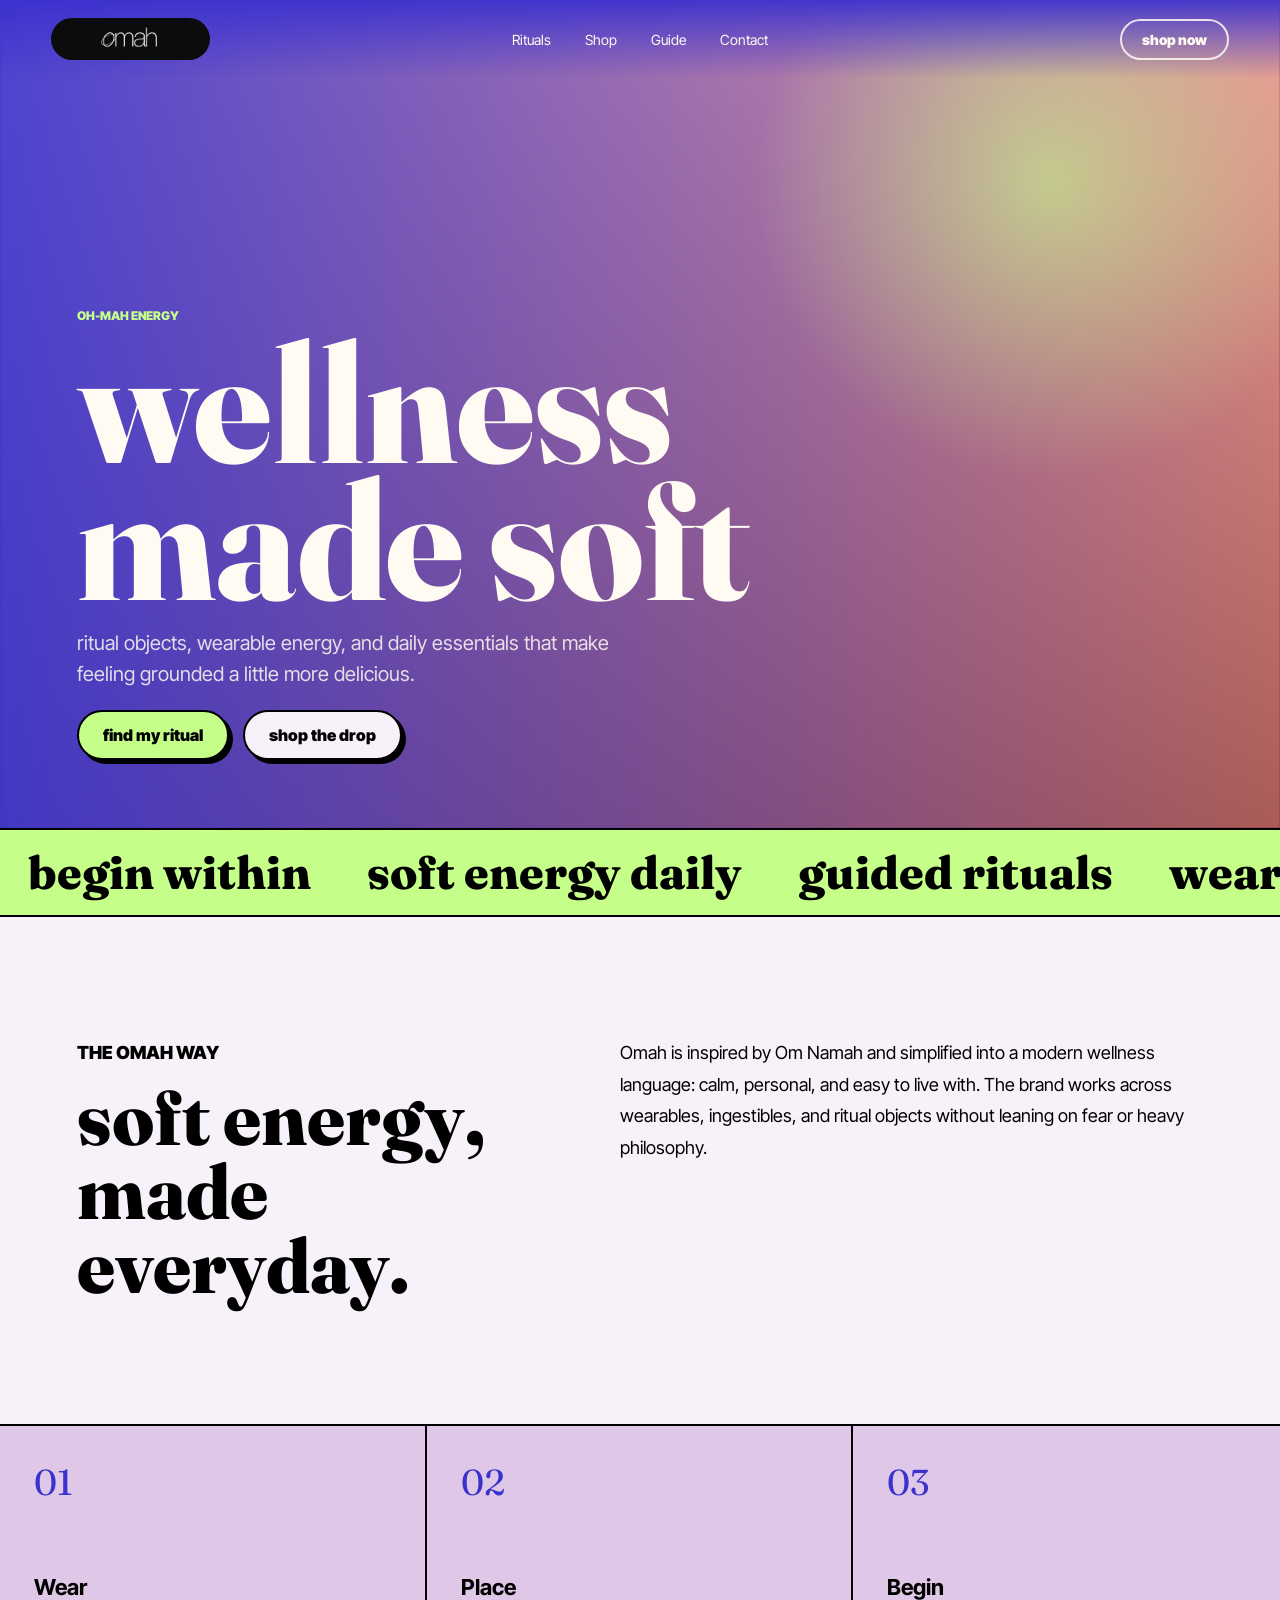
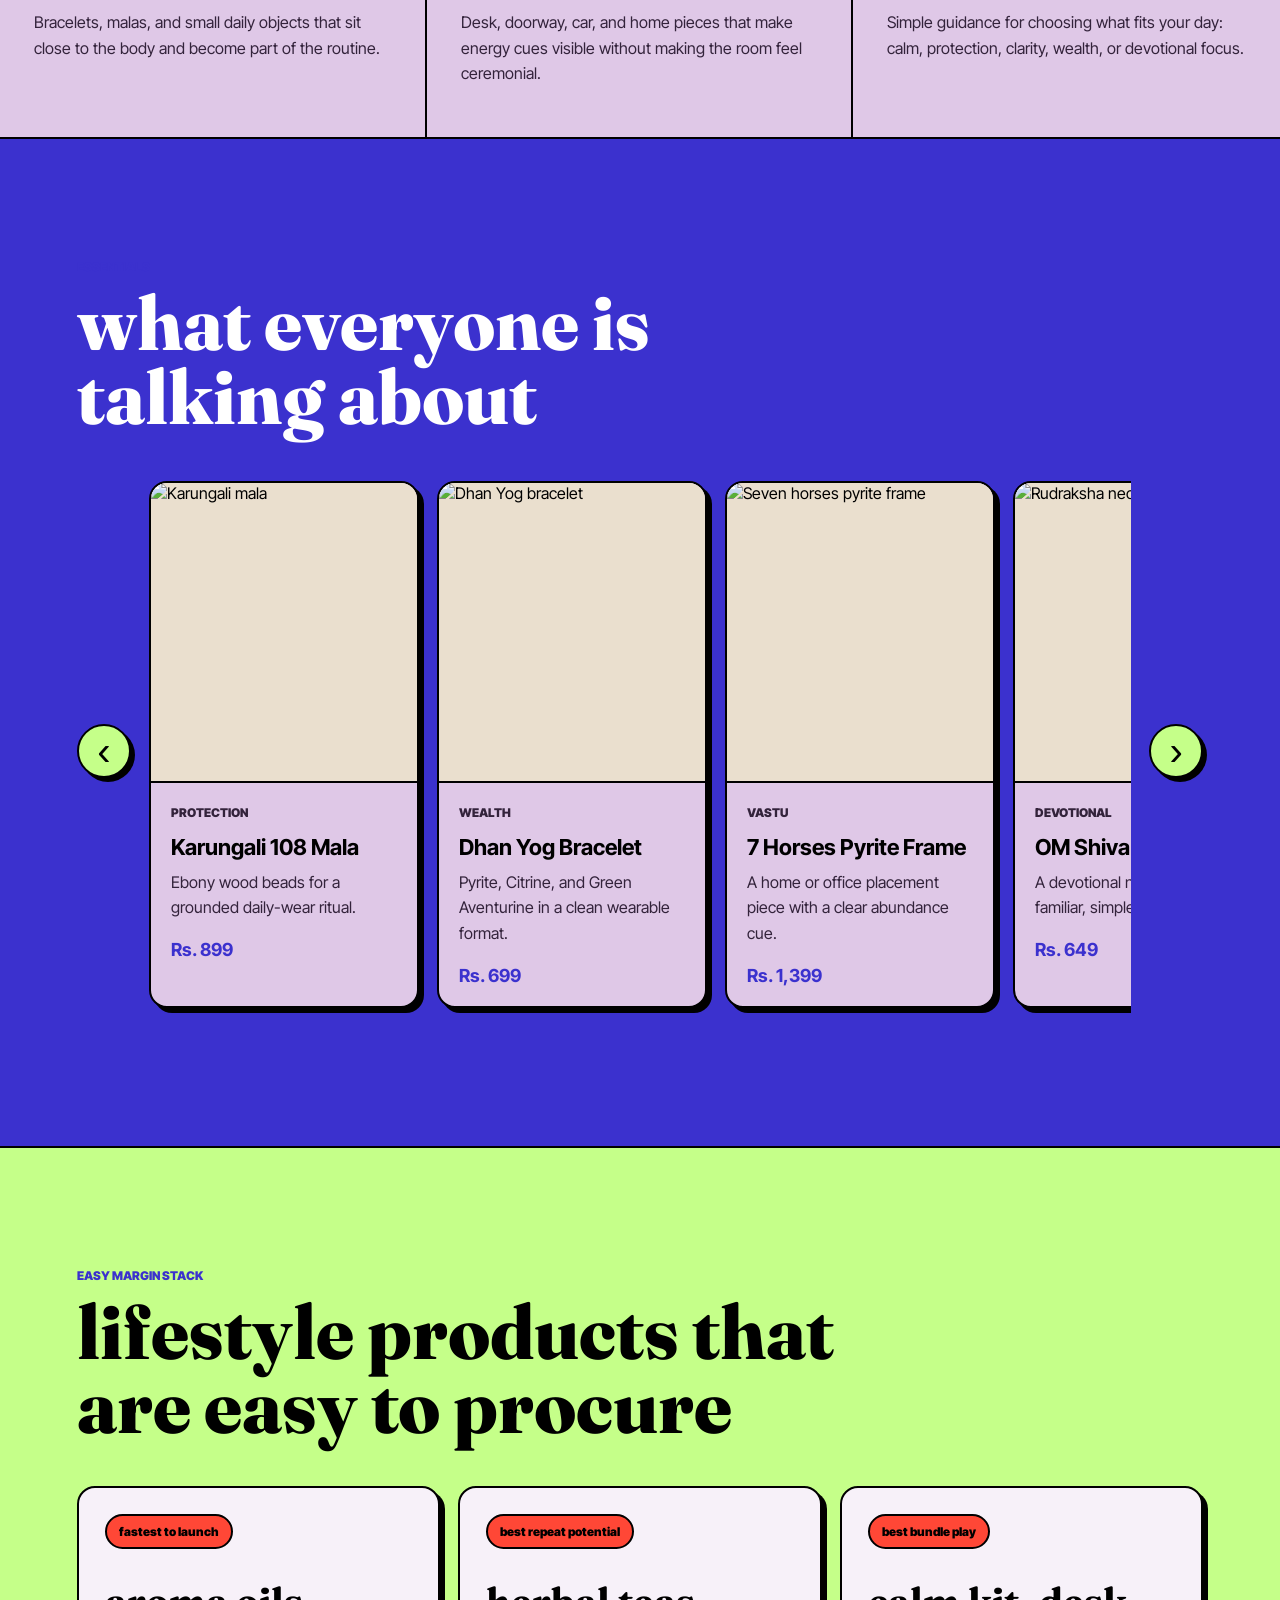
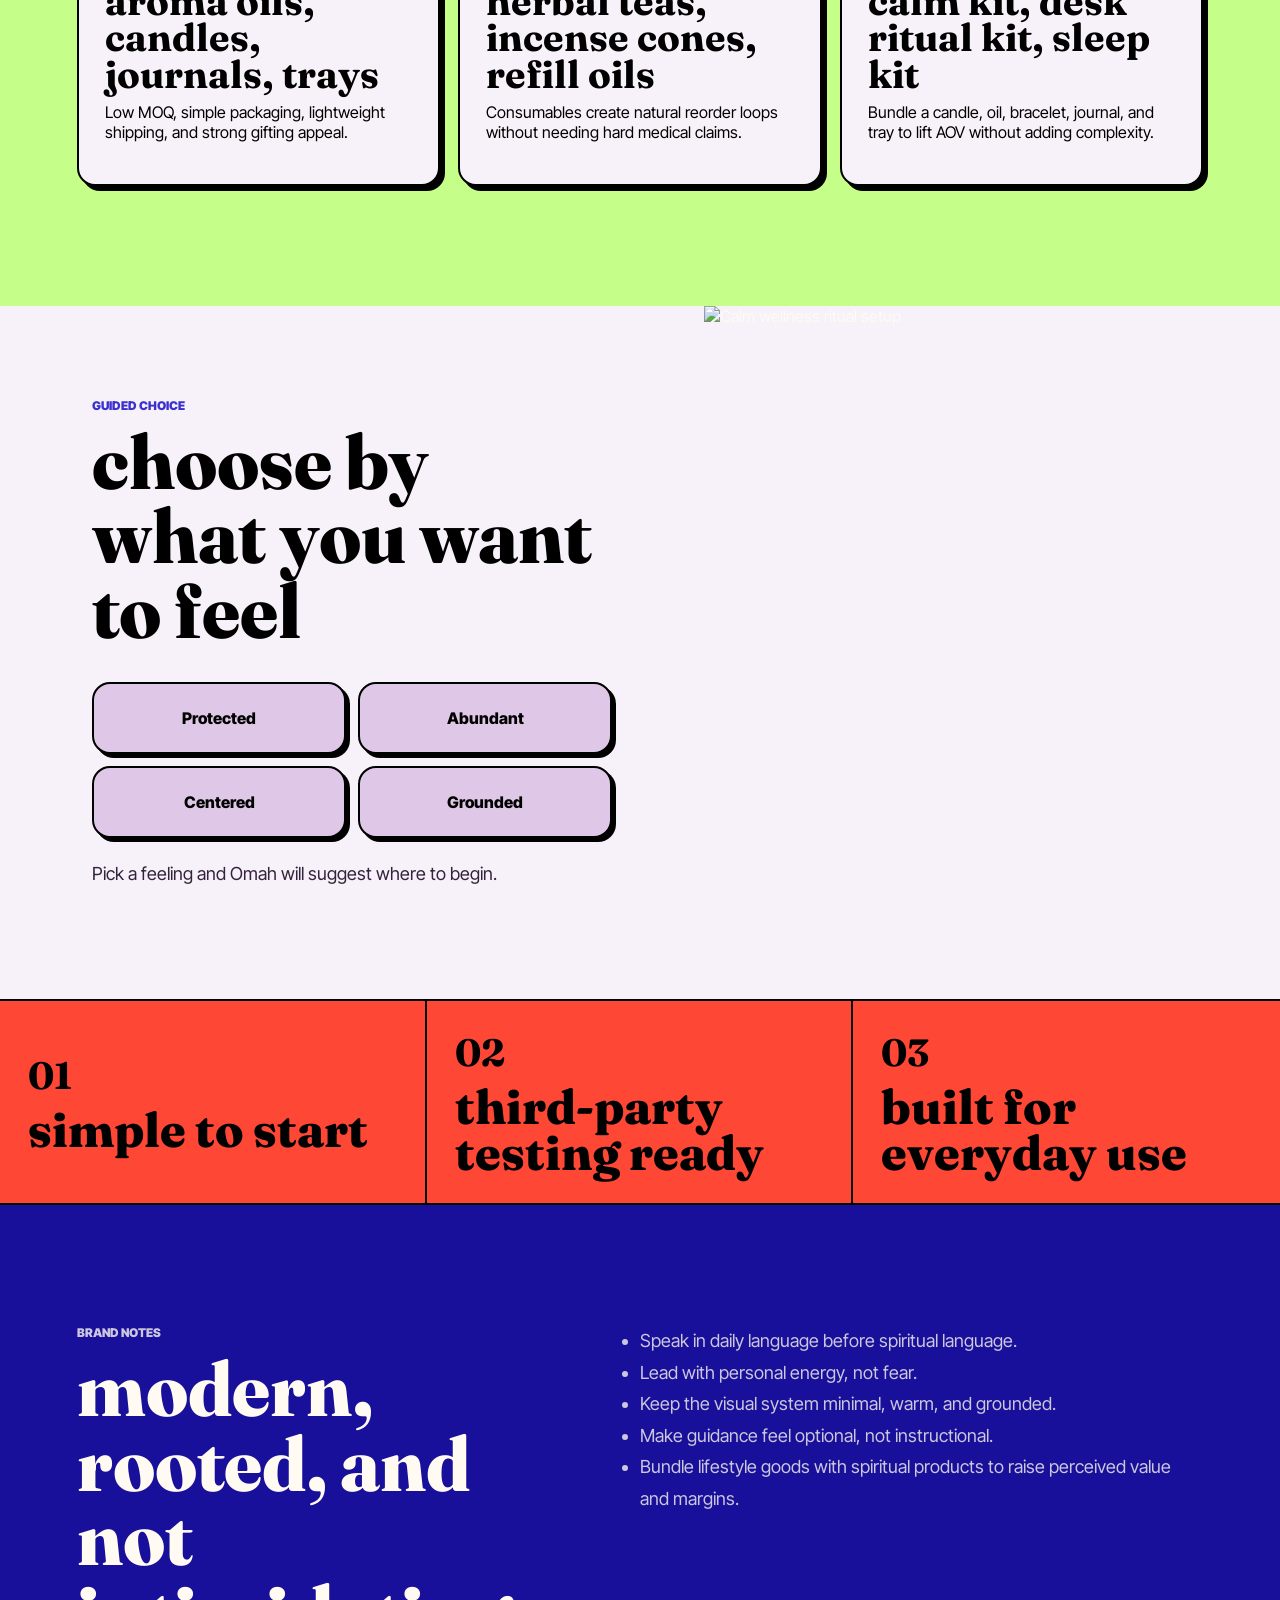
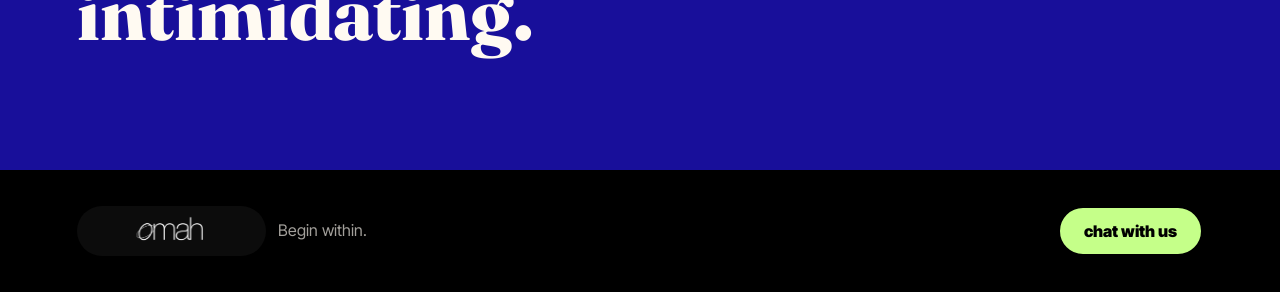
==== commit b598ae8e: "Remove obvious external brand references" ====
--- a/omah-website/index.html
+++ b/omah-website/index.html
@@ -46,7 +46,7 @@
             ritual objects, wearable energy, and daily essentials that make feeling grounded a little more delicious.
           </p>
           <div class="hero-actions">
-            <a class="button primary" href="#guide">lemme find my ritual</a>
+            <a class="button primary" href="#guide">find my ritual</a>
             <a class="button secondary" href="#shop">shop the drop</a>
           </div>
         </div>
@@ -312,7 +312,7 @@
         <img class="footer-logo" src="assets/brand/omah-logo-orbit.jpeg" alt="Omah" />
         <p>Begin within.</p>
       </div>
-      <a class="button primary" href="https://wa.me/" target="_blank" rel="noreferrer">lemme chat</a>
+      <a class="button primary" href="https://wa.me/" target="_blank" rel="noreferrer">chat with us</a>
     </footer>
 
     <script src="script.js"></script>
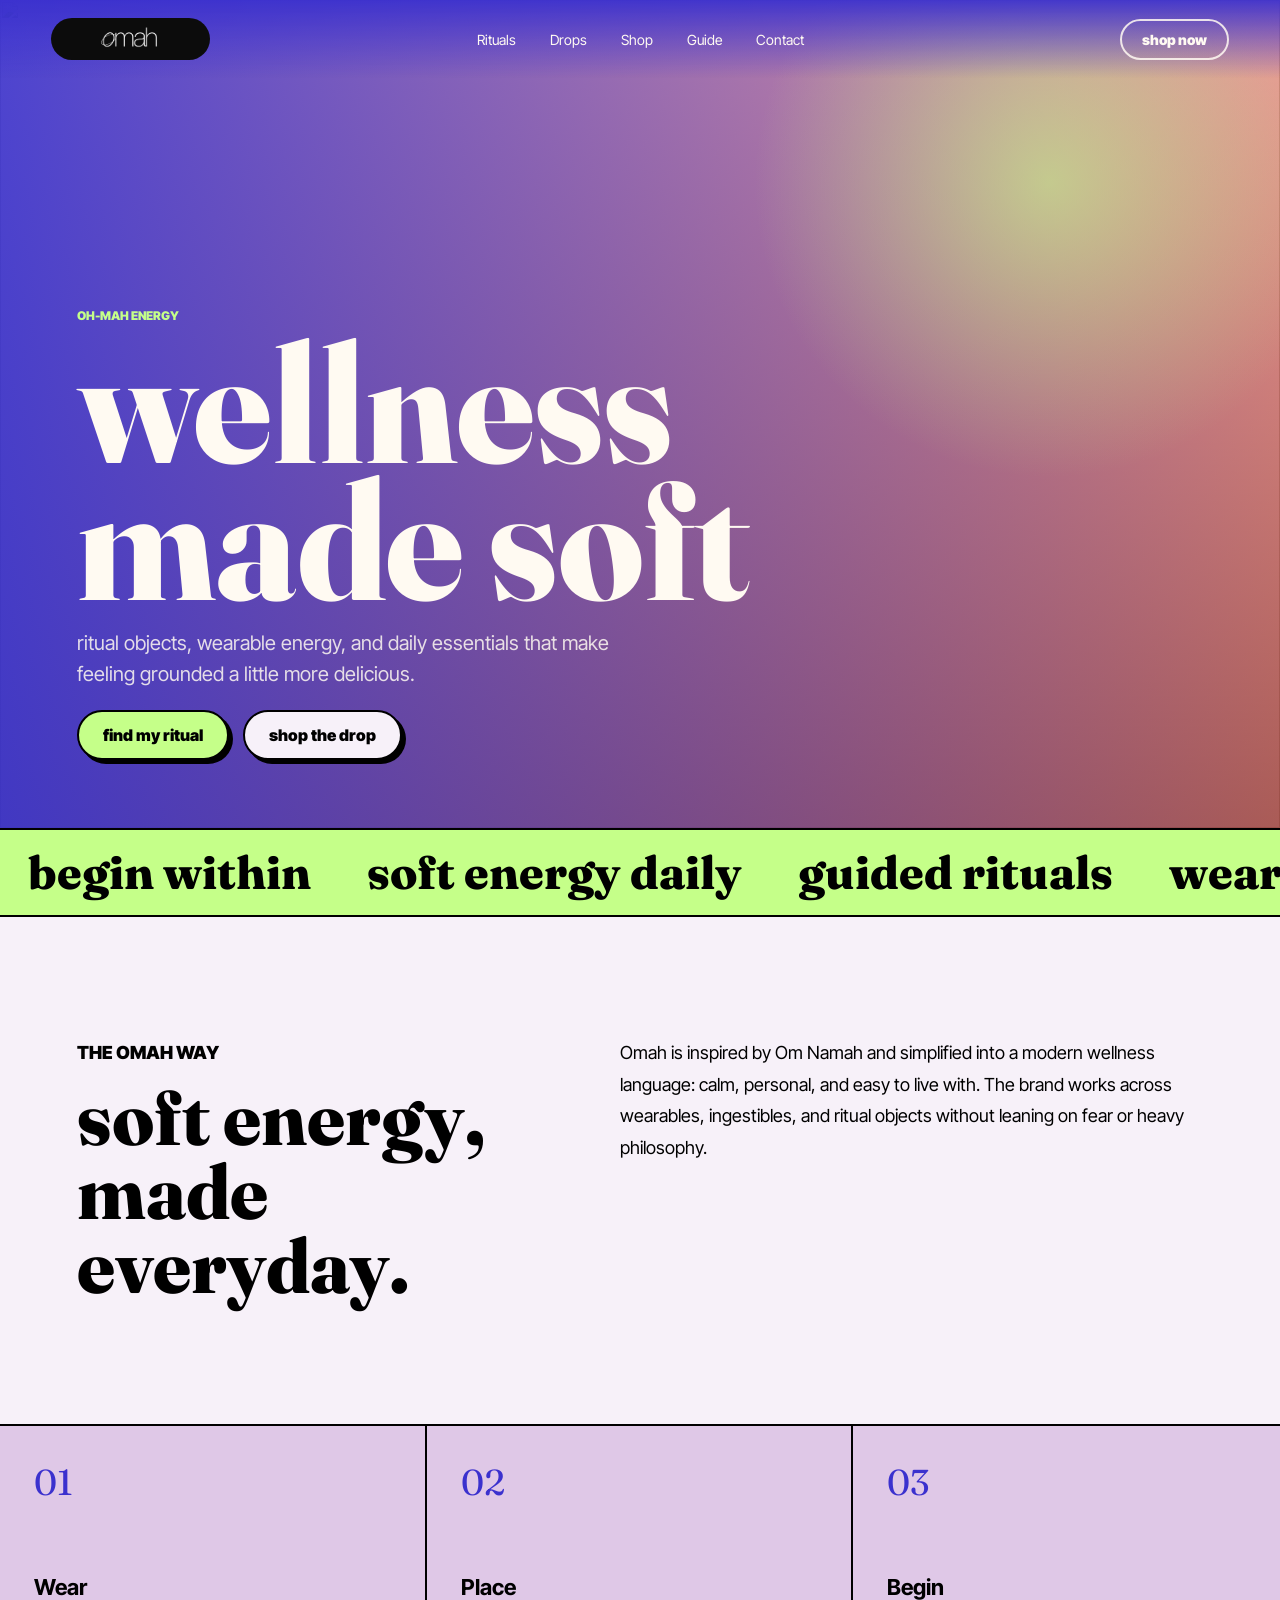
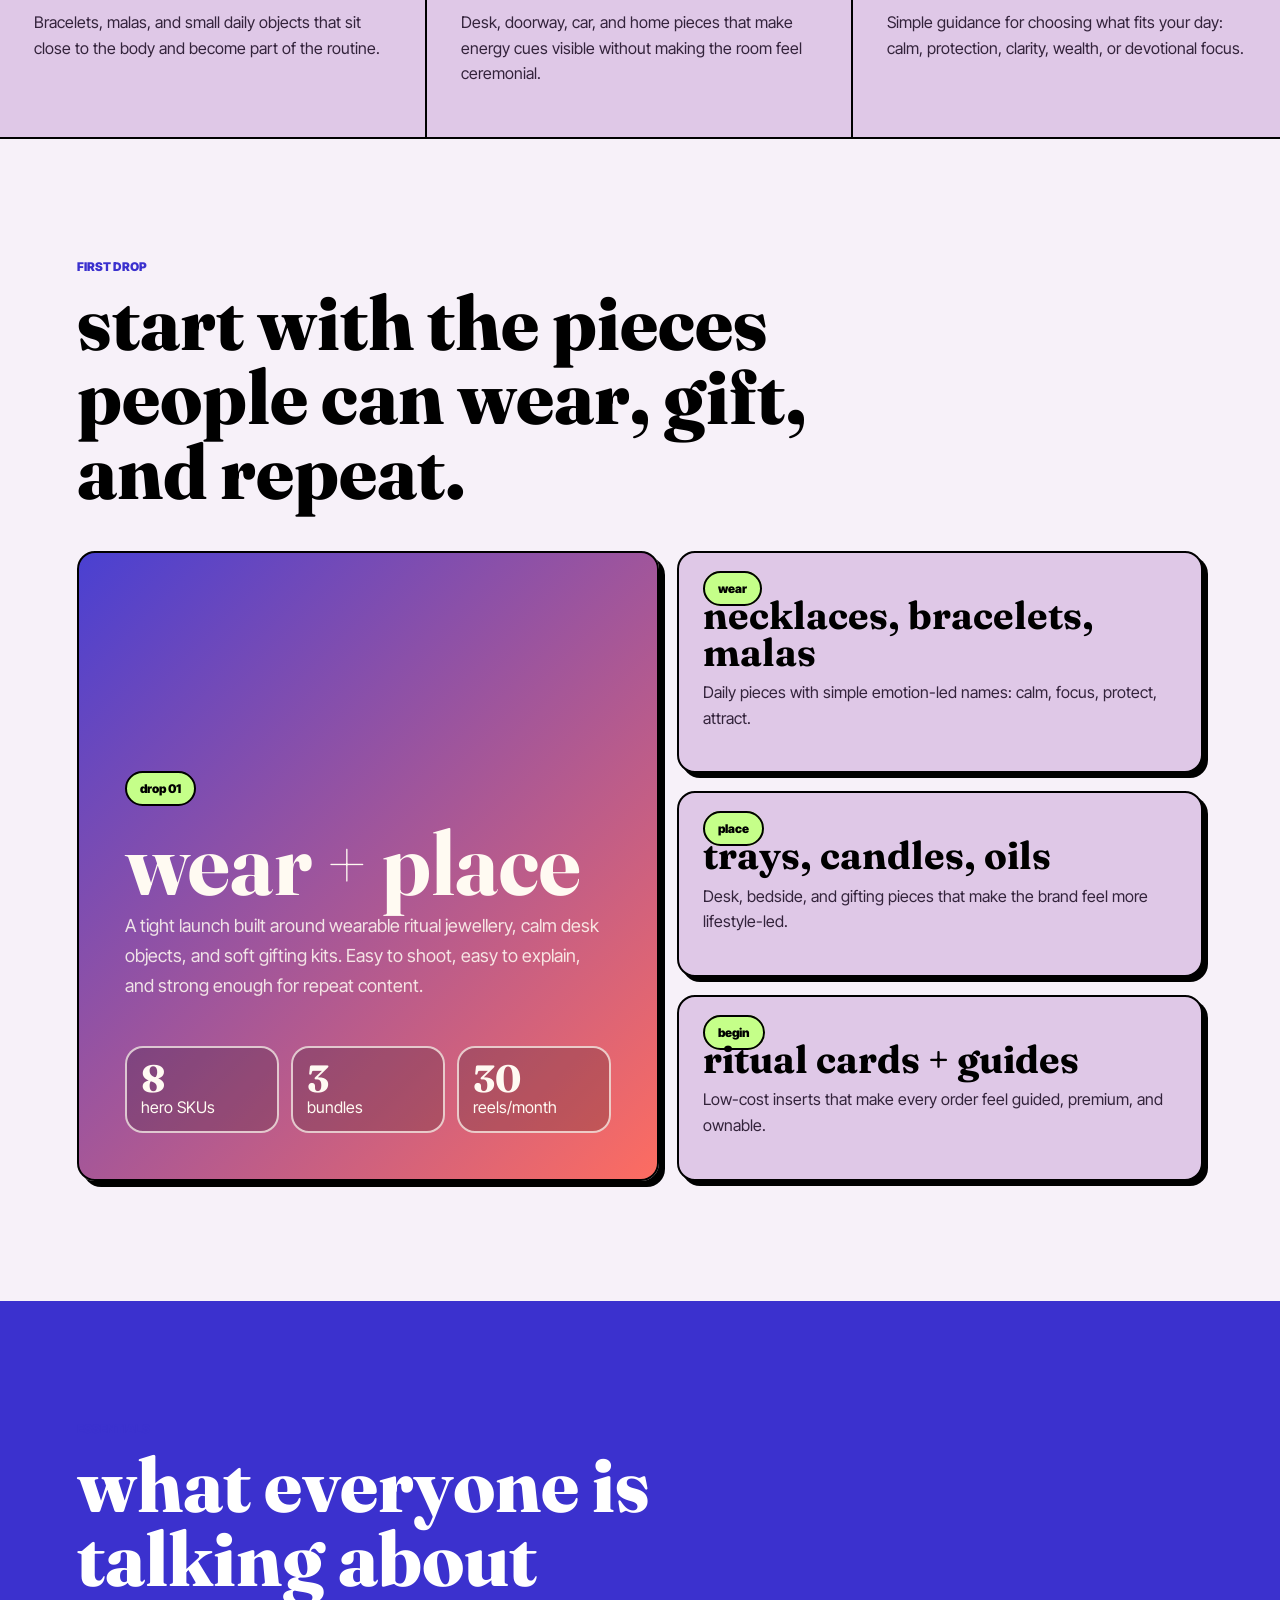
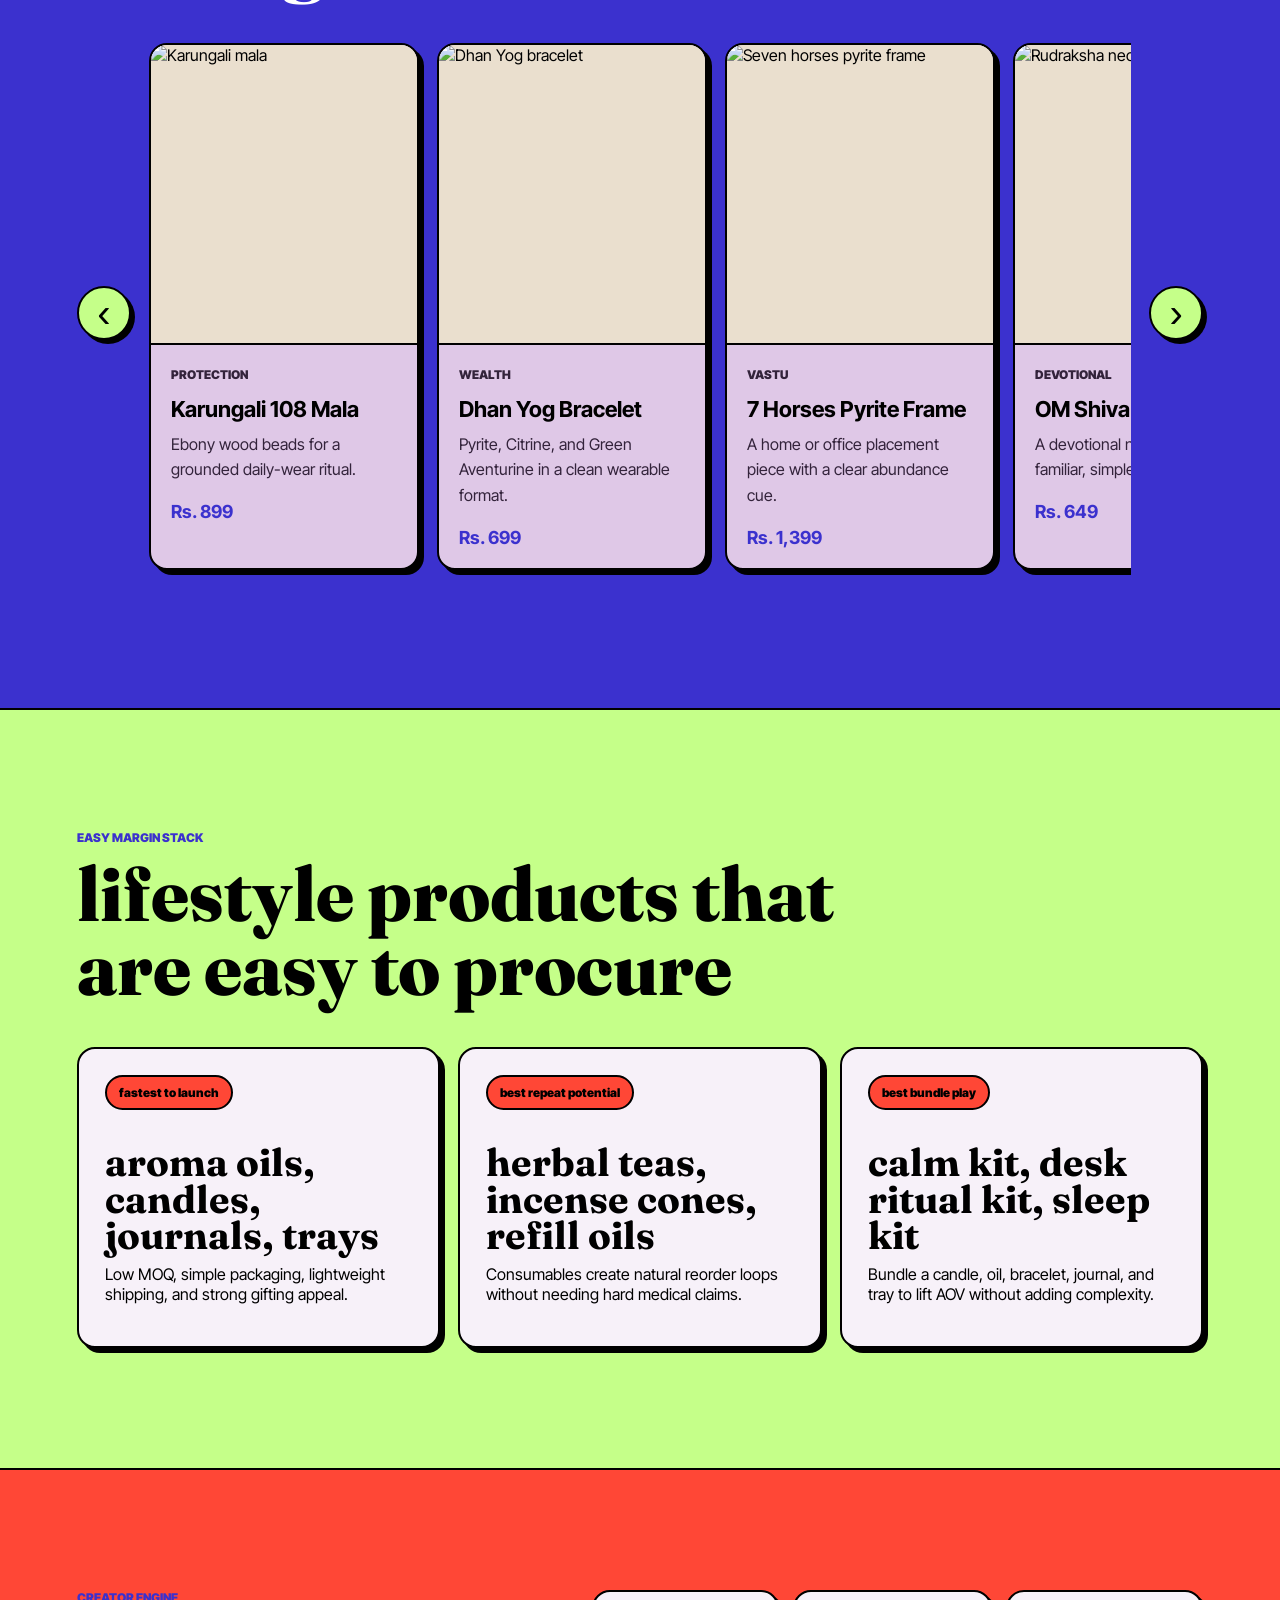
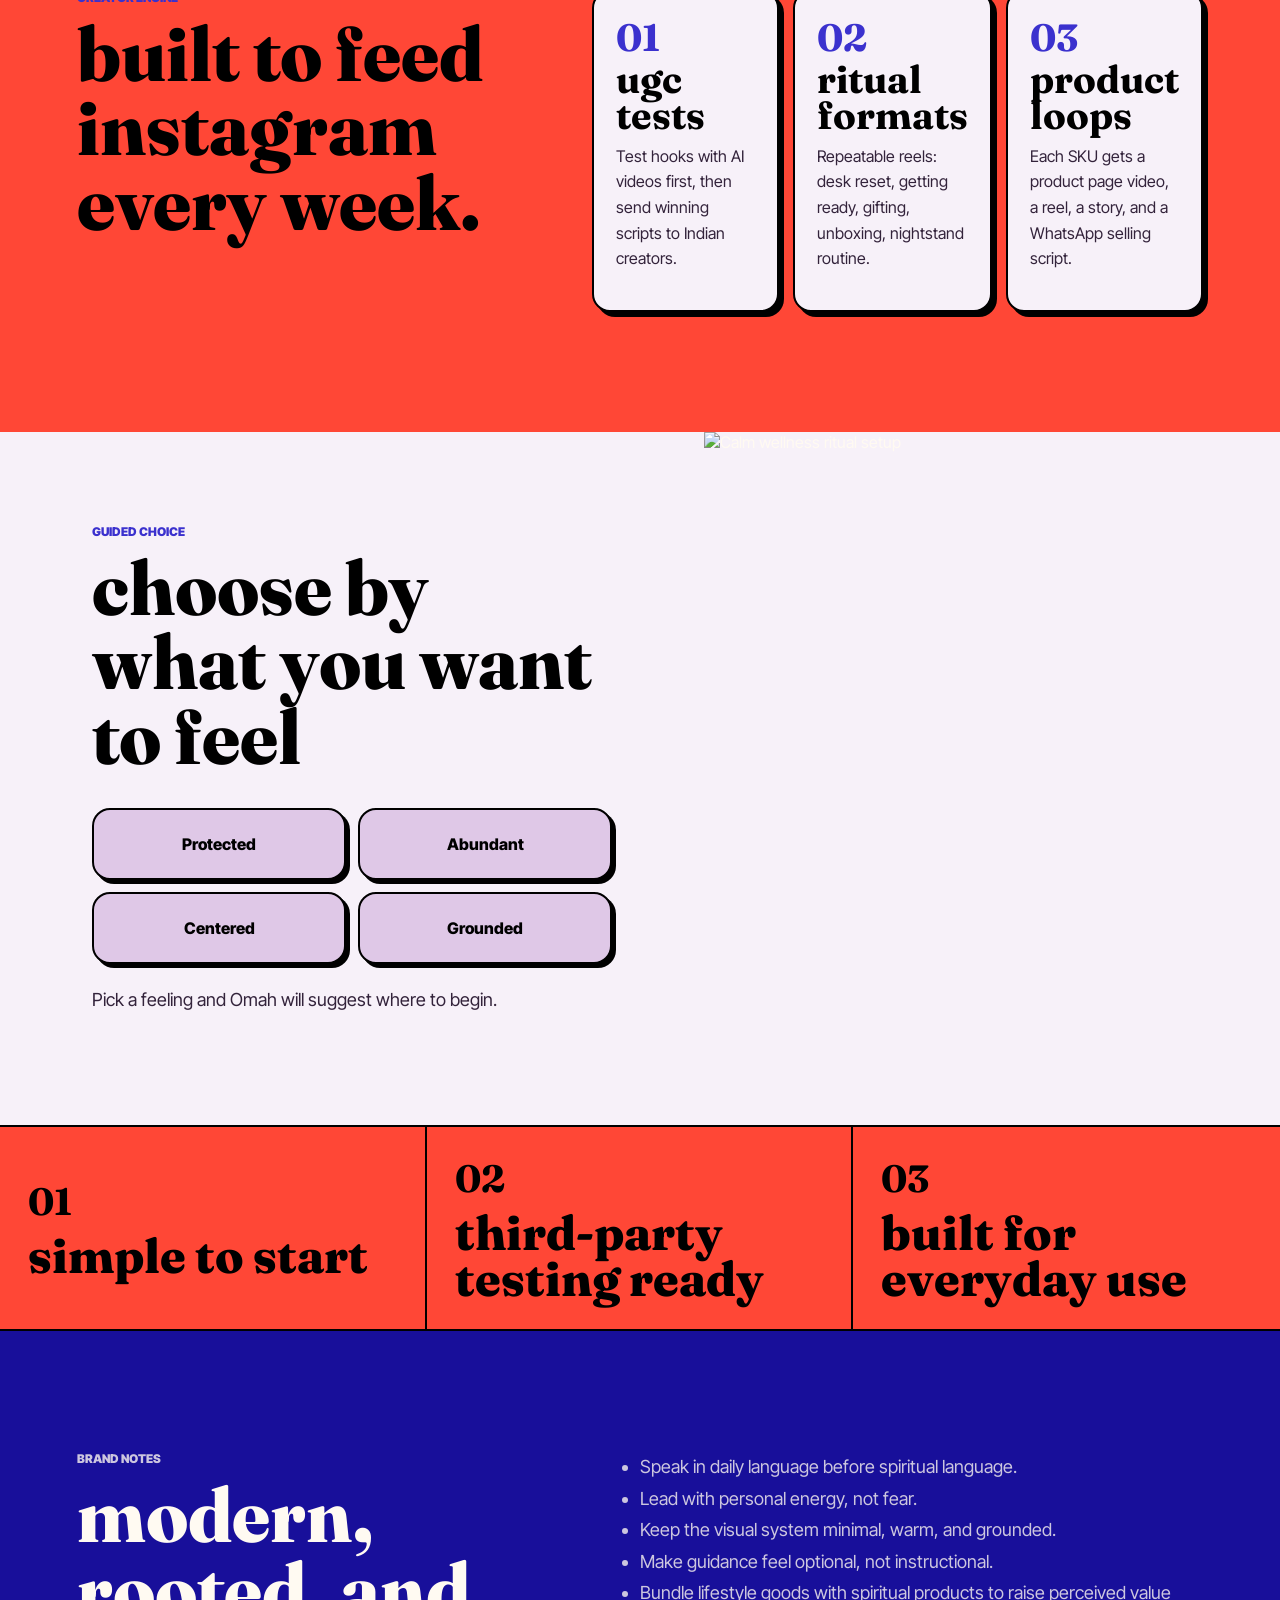
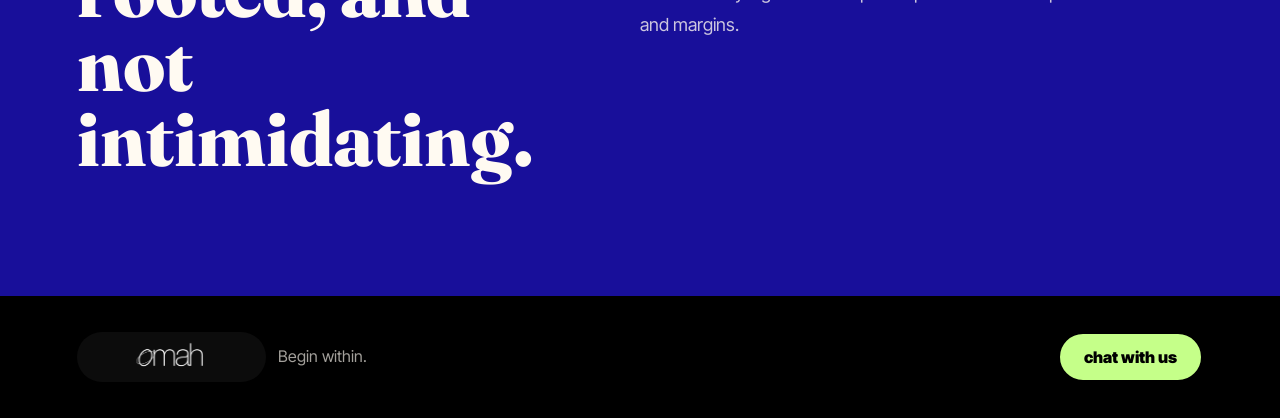
==== commit e05309aa: "Add Omah launch sections and category strategy" ====
--- a/omah-website/index.html
+++ b/omah-website/index.html
@@ -24,6 +24,7 @@
       </a>
       <nav class="nav" aria-label="Primary navigation">
         <a href="#rituals">Rituals</a>
+        <a href="#drops">Drops</a>
         <a href="#shop">Shop</a>
         <a href="#guide">Guide</a>
         <a href="#contact">Contact</a>
@@ -94,6 +95,45 @@
         </article>
       </section>
 
+      <section class="drop-section" id="drops">
+        <div class="section-heading">
+          <p class="eyebrow">First Drop</p>
+          <h2>start with the pieces people can wear, gift, and repeat.</h2>
+        </div>
+        <div class="drop-layout">
+          <article class="drop-feature">
+            <p class="drop-label">drop 01</p>
+            <h3>wear + place</h3>
+            <p>
+              A tight launch built around wearable ritual jewellery, calm desk objects, and soft gifting kits.
+              Easy to shoot, easy to explain, and strong enough for repeat content.
+            </p>
+            <div class="drop-metrics" aria-label="Launch priorities">
+              <span><strong>8</strong> hero SKUs</span>
+              <span><strong>3</strong> bundles</span>
+              <span><strong>30</strong> reels/month</span>
+            </div>
+          </article>
+          <div class="drop-stack" aria-label="Omah launch lanes">
+            <article>
+              <span>wear</span>
+              <h3>necklaces, bracelets, malas</h3>
+              <p>Daily pieces with simple emotion-led names: calm, focus, protect, attract.</p>
+            </article>
+            <article>
+              <span>place</span>
+              <h3>trays, candles, oils</h3>
+              <p>Desk, bedside, and gifting pieces that make the brand feel more lifestyle-led.</p>
+            </article>
+            <article>
+              <span>begin</span>
+              <h3>ritual cards + guides</h3>
+              <p>Low-cost inserts that make every order feel guided, premium, and ownable.</p>
+            </article>
+          </div>
+        </div>
+      </section>
+
       <section class="shop-section" id="shop">
         <div class="section-heading">
           <p class="eyebrow">Essentials</p>
@@ -253,6 +293,30 @@
             <span>best bundle play</span>
             <h3>Calm kit, desk ritual kit, sleep kit</h3>
             <p>Bundle a candle, oil, bracelet, journal, and tray to lift AOV without adding complexity.</p>
+          </article>
+        </div>
+      </section>
+
+      <section class="content-engine">
+        <div>
+          <p class="eyebrow">Creator Engine</p>
+          <h2>built to feed Instagram every week.</h2>
+        </div>
+        <div class="engine-grid">
+          <article>
+            <strong>01</strong>
+            <h3>UGC tests</h3>
+            <p>Test hooks with AI videos first, then send winning scripts to Indian creators.</p>
+          </article>
+          <article>
+            <strong>02</strong>
+            <h3>ritual formats</h3>
+            <p>Repeatable reels: desk reset, getting ready, gifting, unboxing, nightstand routine.</p>
+          </article>
+          <article>
+            <strong>03</strong>
+            <h3>product loops</h3>
+            <p>Each SKU gets a product page video, a reel, a story, and a WhatsApp selling script.</p>
           </article>
         </div>
       </section>
--- a/omah-website/styles.css
+++ b/omah-website/styles.css
@@ -299,6 +299,115 @@
   line-height: 1.6;
 }
 
+.drop-section {
+  padding: clamp(64px, 10vw, 120px) clamp(18px, 6vw, 84px);
+  background: var(--paper);
+}
+
+.drop-layout {
+  display: grid;
+  grid-template-columns: minmax(0, 1.05fr) minmax(320px, 0.95fr);
+  gap: 18px;
+  align-items: stretch;
+}
+
+.drop-feature {
+  min-height: 480px;
+  display: flex;
+  flex-direction: column;
+  justify-content: flex-end;
+  padding: clamp(26px, 5vw, 46px);
+  border: 2px solid var(--ink);
+  border-radius: var(--radius);
+  color: #fffaf2;
+  background:
+    linear-gradient(135deg, rgba(59, 49, 206, 0.92), rgba(255, 71, 54, 0.78)),
+    url("https://images.unsplash.com/photo-1515562141207-7a88fb7ce338?auto=format&fit=crop&w=1400&q=85") center/cover;
+  box-shadow: 6px 6px 0 var(--ink);
+}
+
+.drop-label,
+.drop-stack span {
+  width: fit-content;
+  margin: 0 0 18px;
+  border: 2px solid var(--ink);
+  border-radius: 999px;
+  padding: 8px 13px;
+  color: var(--ink);
+  background: var(--lime);
+  font-size: 12px;
+  font-weight: 900;
+  text-transform: lowercase;
+}
+
+.drop-feature h3 {
+  max-width: 620px;
+  font-family: "Fraunces", Georgia, serif;
+  font-size: clamp(46px, 7vw, 96px);
+  line-height: 0.86;
+  text-transform: lowercase;
+}
+
+.drop-feature p:not(.drop-label) {
+  max-width: 620px;
+  color: rgba(255, 250, 242, 0.86);
+  font-size: 18px;
+  line-height: 1.65;
+}
+
+.drop-metrics {
+  display: grid;
+  grid-template-columns: repeat(3, 1fr);
+  gap: 12px;
+  margin-top: 28px;
+}
+
+.drop-metrics span {
+  min-height: 86px;
+  display: grid;
+  align-content: center;
+  border: 2px solid rgba(255, 250, 242, 0.72);
+  border-radius: var(--radius);
+  padding: 14px;
+  color: #fffaf2;
+  background: rgba(0, 0, 0, 0.18);
+}
+
+.drop-metrics strong {
+  display: block;
+  font-family: "Fraunces", Georgia, serif;
+  font-size: 38px;
+  line-height: 0.9;
+}
+
+.drop-stack {
+  display: grid;
+  gap: 18px;
+}
+
+.drop-stack article {
+  min-height: 148px;
+  padding: 24px;
+  border: 2px solid var(--ink);
+  border-radius: var(--radius);
+  background: var(--paper-strong);
+  box-shadow: 5px 5px 0 var(--ink);
+}
+
+.drop-stack h3,
+.engine-grid h3 {
+  font-family: "Fraunces", Georgia, serif;
+  font-size: clamp(28px, 3vw, 42px);
+  line-height: 0.95;
+  text-transform: lowercase;
+}
+
+.drop-stack p,
+.engine-grid p {
+  color: var(--muted);
+  line-height: 1.6;
+}
+
 .shop-section {
   padding: clamp(64px, 10vw, 120px) clamp(18px, 6vw, 84px);
   background: var(--blue);
@@ -369,6 +478,39 @@
   text-transform: lowercase;
 }
 
+.content-engine {
+  display: grid;
+  grid-template-columns: minmax(0, 0.85fr) minmax(0, 1.15fr);
+  gap: clamp(28px, 5vw, 70px);
+  padding: clamp(64px, 10vw, 120px) clamp(18px, 6vw, 84px);
+  border-top: 2px solid var(--ink);
+  background: var(--coral);
+}
+
+.engine-grid {
+  display: grid;
+  grid-template-columns: repeat(3, 1fr);
+  gap: 14px;
+}
+
+.engine-grid article {
+  min-height: 260px;
+  display: flex;
+  flex-direction: column;
+  justify-content: space-between;
+  padding: 22px;
+  border: 2px solid var(--ink);
+  border-radius: var(--radius);
+  background: var(--paper);
+  box-shadow: 5px 5px 0 var(--ink);
+}
+
+.engine-grid strong {
+  font-family: "Fraunces", Georgia, serif;
+  color: var(--blue);
+  font-size: 38px;
+}
+
 .product-grid::-webkit-scrollbar {
   display: none;
 }
@@ -535,14 +677,21 @@
 
   .intro-band,
   .trust-section,
-  .guide-section {
+  .guide-section,
+  .drop-layout,
+  .content-engine {
     grid-template-columns: 1fr;
   }
 
   .ritual-grid,
   .proof-row,
-  .margin-grid {
+  .margin-grid,
+  .engine-grid {
     grid-template-columns: 1fr;
+  }
+
+  .drop-feature {
+    min-height: 420px;
   }
 
   .product-grid {
@@ -616,6 +765,10 @@
     grid-template-columns: 1fr;
   }
 
+  .drop-metrics {
+    grid-template-columns: 1fr;
+  }
+
   .slider-button {
     display: none;
   }
